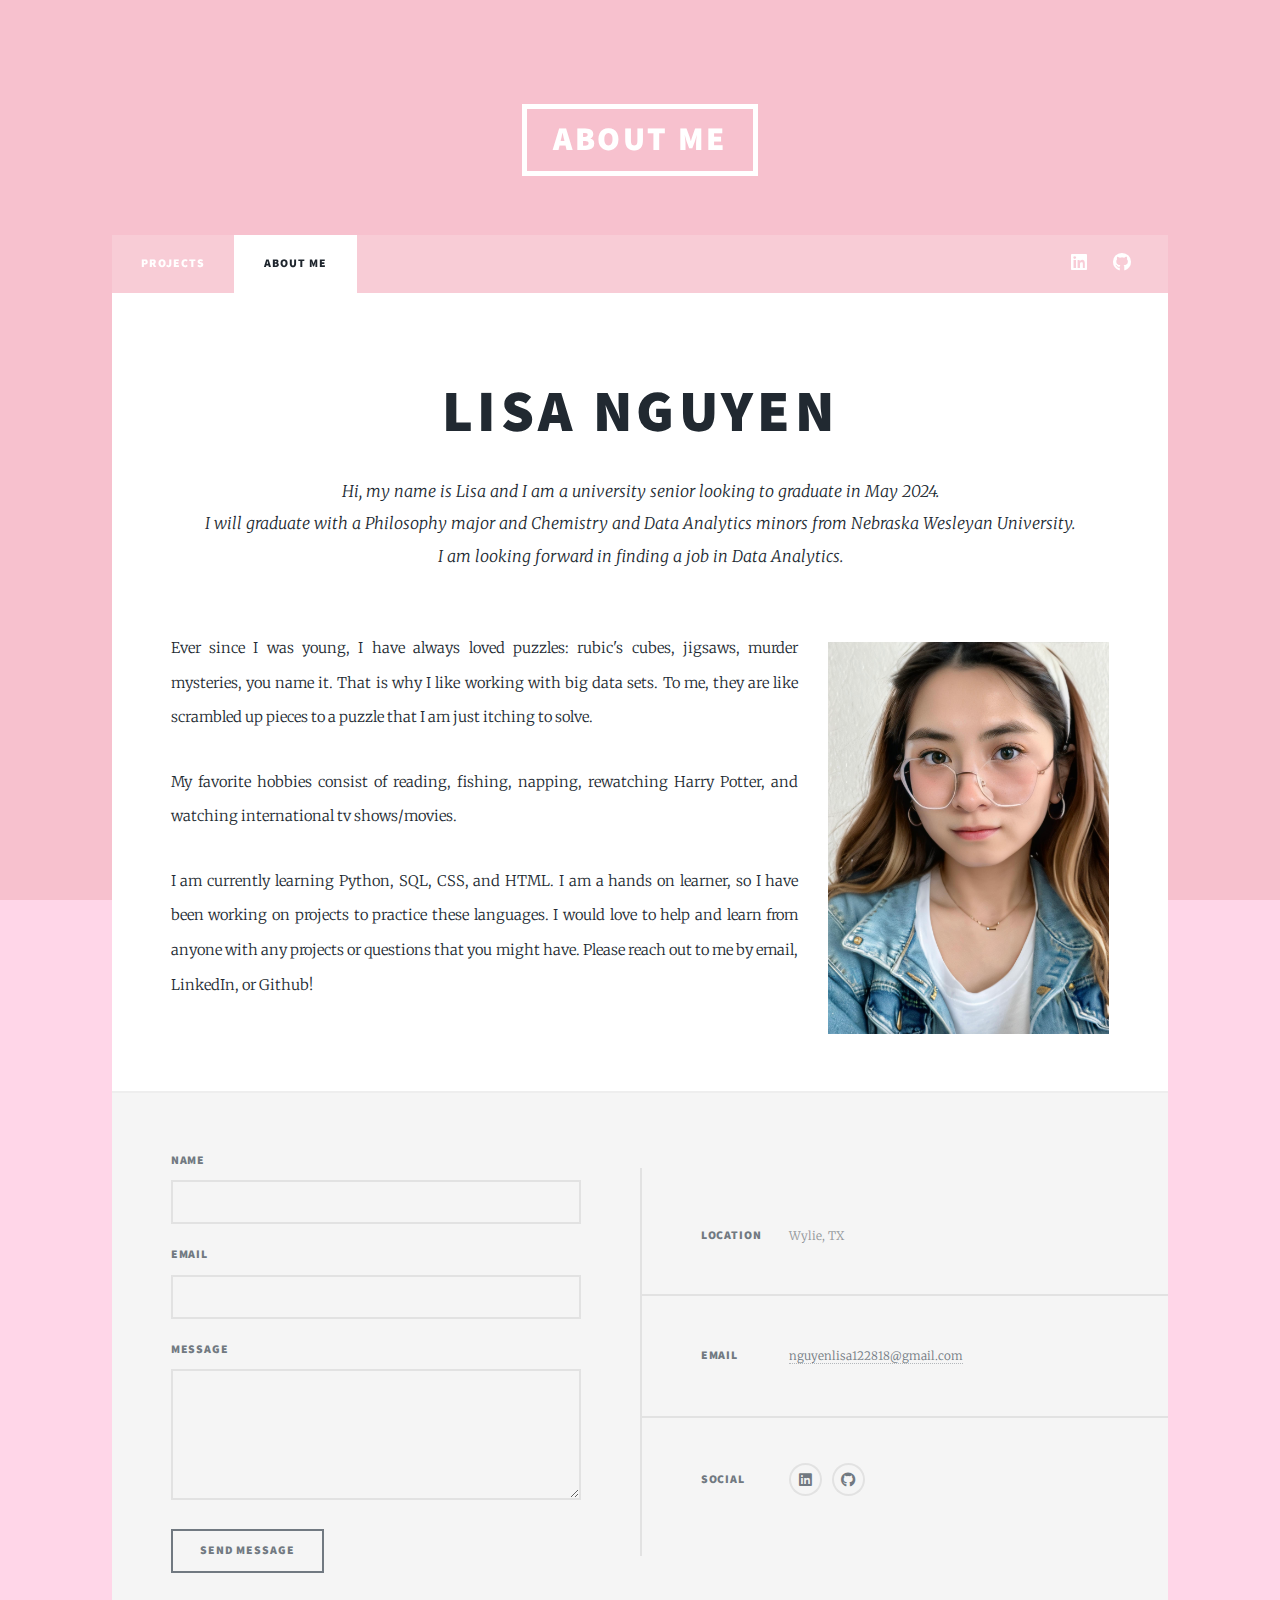
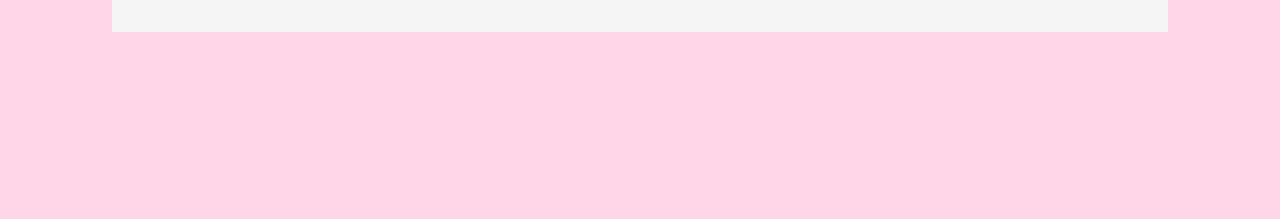
==== generic.html @ b6b87ba0 "Add files via upload" ====
<!DOCTYPE HTML>
<!--
	Massively by HTML5 UP
	html5up.net | @ajlkn
	Free for personal and commercial use under the CCA 3.0 license (html5up.net/license)
-->
<html>
	<head>
		<title>About Me</title>
		<meta charset="utf-8" />
		<meta name="viewport" content="width=device-width, initial-scale=1, user-scalable=no" />
		<link rel="stylesheet" href="assets/css/main.css" />
		<noscript><link rel="stylesheet" href="assets/css/noscript.css" /></noscript>
	</head>
	<body class="is-preload">

		<!-- Wrapper -->
			<div id="wrapper">

				<!-- Header -->
					<header id="header">
						<a href="generic.html" class="logo">About Me</a>
					</header>

				<!-- Nav -->
					<nav id="nav">
						<ul class="links">
							<li><a href="index.html">Projects</a></li>
							<li class="active"><a href="generic.html">About Me</a></li>
						</ul>
						<ul class="icons">
							<li><a href="https://linkedin.com/in/lisa-thanh-nguyen" class="icon brands alt fa-linkedin"><span class="label">LinkedIn</span></a></li>
							<li><a href="https://github.com/nguyenlisa1234" class="icon brands alt fa-github"><span class="label">GitHub</span></a></li>
						</ul>
					</nav>

				<!-- Main -->
					<div id="main">

						<!-- Post -->
							<section class="post">
								<header class="major">
									<h1>Lisa Nguyen<br />
									</h1>
									<p>Hi, my name is Lisa and I am a university senior looking to graduate in May 2024.<br />
									I will graduate with a Philosophy major and Chemistry and Data Analytics minors from Nebraska Wesleyan University. <br />
									I am looking forward in finding a job in Data Analytics.</p>
								</header>
								<img src="images/IMG_E0232.JPG" alt="" class="image right">
								<p>Ever since I was young, I have always loved puzzles: rubic's cubes, jigsaws, murder mysteries, you name it. That is why I like working with big data sets. To me, they are like scrambled up pieces to a puzzle that I am just itching to solve.</p>
								<p>My favorite hobbies consist of reading, fishing, napping, rewatching Harry Potter, and watching international tv shows/movies.</p>
								<p>I am currently learning Python, SQL, CSS, and HTML. I am a hands on learner, so I have been working on projects to practice these languages. I would love to help and learn from anyone with any projects or questions that you might have. Please reach out to me by email, LinkedIn, or Github!</p>
							</section>


				<!-- Footer -->
						<footer id="footer">
							<section>
								<form method="post" action="mailto:nguyenlisa122818@gmail.com">
									<div class="fields">
										<div class="field">
											<label for="name">Name</label>
											<input type="text" name="name" id="name" />
										</div>
										<div class="field">
											<label for="email">Email</label>
											<input type="text" name="email" id="email" />
										</div>
										<div class="field">
											<label for="message">Message</label>
											<textarea name="message" id="message" rows="3"></textarea>
										</div>
									</div>
									<ul class="actions">
										<li><input type="submit" value="Send Message" /></li>
									</ul>
								</form>
							</section>
							<section class="split contact">
								<section class="alt">
									<h3>Location</h3>
									<p>Wylie, TX</p>
								</section>
								<section>
									<h3>Email</h3>
									<p><a href="#">nguyenlisa122818@gmail.com</a></p>
								</section>
								<section>
									<h3>Social</h3>
									<ul class="icons alt">
										<li><a href="https://linkedin.com/in/lisa-thanh-nguyen/" class="icon brands alt fa-linkedin"><span class="label">LinkedIn</span></a></li>
										<li><a href="https://github.com/nguyenlisa1234" class="icon brands alt fa-github"><span class="label">GitHub</span></a></li>
									</ul>
								</section>
							</section>
						</footer>
					</div>

				<!-- Copyright -->
					<div id="copyright">
						<ul><li>&copy; Untitled</li><li>Design: <a href="https://html5up.net">HTML5 UP</a></li></ul>
					</div>

			</div>

		<!-- Scripts -->
			<script src="assets/js/jquery.min.js"></script>
			<script src="assets/js/jquery.scrollex.min.js"></script>
			<script src="assets/js/jquery.scrolly.min.js"></script>
			<script src="assets/js/browser.min.js"></script>
			<script src="assets/js/breakpoints.min.js"></script>
			<script src="assets/js/util.js"></script>
			<script src="assets/js/main.js"></script>

	</body>
</html>
---- assets/css/main.css ----
@import url(fontawesome-all.min.css);
@import url("https://fonts.googleapis.com/css?family=Merriweather:300,700,300italic,700italic|Source+Sans+Pro:900");

/*
	Massively by HTML5 UP
	html5up.net | @ajlkn
	Free for personal and commercial use under the CCA 3.0 license (html5up.net/license)
*/

html, body, div, span, applet, object,
iframe, h1, h2, h3, h4, h5, h6, p, blockquote,
pre, a, abbr, acronym, address, big, cite,
code, del, dfn, em, img, ins, kbd, q, s, samp,
small, strike, strong, sub, sup, tt, var, b,
u, i, center, dl, dt, dd, ol, ul, li, fieldset,
form, label, legend, table, caption, tbody,
tfoot, thead, tr, th, td, article, aside,
canvas, details, embed, figure, figcaption,
footer, header, hgroup, menu, nav, output, ruby,
section, summary, time, mark, audio, video {
	margin: 0;
	padding: 0;
	border: 0;
	font-size: 100%;
	font: inherit;
	vertical-align: baseline;}

article, aside, details, figcaption, figure,
footer, header, hgroup, menu, nav, section {
	display: block;}

body {
	line-height: 1;
}

ol, ul {
	list-style: none;
}

blockquote, q {
	quotes: none;
}

	blockquote:before, blockquote:after, q:before, q:after {
		content: '';
		content: none;
	}

table {
	border-collapse: collapse;
	border-spacing: 0;
}

body {
	-webkit-text-size-adjust: none;
}

mark {
	background-color: transparent;
	color: inherit;
}

input::-moz-focus-inner {
	border: 0;
	padding: 0;
}

input, select, textarea {
	-moz-appearance: none;
	-webkit-appearance: none;
	-ms-appearance: none;
	appearance: none;
}

/* Basic */

	@-ms-viewport {
		width: device-width;
	}

	body {
		-ms-overflow-style: scrollbar;
	}

	@media screen and (max-width: 480px) {

		html, body {
			min-width: 320px;
		}

	}

	html {
		box-sizing: border-box;
	}

	*, *:before, *:after {
		box-sizing: inherit;
	}

	body {
		background-color: #FFD6E8;
		background-image: url("../../images/Plain\ Pink\ Background\ Wallpaper\ Image\ For\ Free\ Download\ -\ Pngtree.jpg");
		background-size: auto,								auto,														175% auto;
		background-position: center,								center,														top center;
		background-repeat: repeat,								no-repeat,													no-repeat;
		background-attachment: fixed,								fixed,														fixed;
	}

		body.is-preload *, body.is-preload *:before, body.is-preload *:after {
			-moz-animation: none !important;
			-webkit-animation: none !important;
			-ms-animation: none !important;
			animation: none !important;
			-moz-transition: none !important;
			-webkit-transition: none !important;
			-ms-transition: none !important;
			transition: none !important;
		}

/* Type */

	html {
		font-size: 16pt;
	}

		@media screen and (max-width: 1680px) {

			html {
				font-size: 12pt;
			}

		}

		@media screen and (max-width: 1280px) {

			html {
				font-size: 11pt;
			}

		}

		@media screen and (max-width: 360px) {

			html {
				font-size: 10pt;
			}

		}

	body {
		color: #212931;
	}

	body, input, select, textarea {
		font-family: "Merriweather", Georgia, serif;
		font-weight: 300;
		font-size: 1rem;
		line-height: 2.375;
	}

	a {
		-moz-transition: color 0.2s ease-in-out, background-color 0.2s ease-in-out, border-color 0.2s ease-in-out, box-shadow 0.2s ease-in-out;
		-webkit-transition: color 0.2s ease-in-out, background-color 0.2s ease-in-out, border-color 0.2s ease-in-out, box-shadow 0.2s ease-in-out;
		-ms-transition: color 0.2s ease-in-out, background-color 0.2s ease-in-out, border-color 0.2s ease-in-out, box-shadow 0.2s ease-in-out;
		transition: color 0.2s ease-in-out, background-color 0.2s ease-in-out, border-color 0.2s ease-in-out, box-shadow 0.2s ease-in-out;
		border-bottom: dotted 1px;
		text-decoration: none;
	}

		a:hover {
			border-bottom-color: transparent;
		}

	strong, b {
		font-weight: 600;
	}

	em, i {
		font-style: italic;
	}

	p {
		text-align: justify;
		margin: 0 0 2rem 0;
	}

	h1, h2, h3, h4, h5, h6 {
		font-family: "Source Sans Pro", Helvetica, sans-serif;
		font-weight: 900;
		line-height: 1.5;
		letter-spacing: 0.075em;
		text-transform: uppercase;
		margin: 0 0 1rem 0;
	}

		h1 a, h2 a, h3 a, h4 a, h5 a, h6 a {
			border-bottom: 0;
			color: inherit;
			text-decoration: none;
		}

	h1 {
		font-size: 4rem;
		line-height: 1.1;
		margin: 0 0 2rem 0;
	}

	h2 {
		font-size: 1.75rem;
		line-height: 1.3;
		margin: 0 0 1.5rem 0;
	}

	h3 {
		font-size: 1.25rem;
		margin: 0 0 1.5rem 0;
	}

	h4 {
		font-size: 1rem;
	}

	h5 {
		font-size: 0.9rem;
	}

	h6 {
		font-size: 0.8rem;
	}

	sub {
		font-size: 0.8rem;
		position: relative;
		top: 0.5rem;
	}

	sup {
		font-size: 0.8rem;
		position: relative;
		top: -0.5rem;
	}

	blockquote {
		border-left: solid 4px;
		font-style: italic;
		margin: 0 0 2rem 0;
		padding: 0.5rem 0 0.5rem 2rem;
	}

	code {
		border: solid 2px;
		font-family: "Courier New", monospace;
		font-size: 0.9rem;
		margin: 0 0.25rem;
		padding: 0.25rem 0.65rem;
	}

	pre {
		-webkit-overflow-scrolling: touch;
		font-family: "Courier New", monospace;
		font-size: 0.9rem;
		margin: 0 0 2rem 0;
	}

		pre code {
			display: block;
			line-height: 1.75;
			padding: 1rem 1.5rem;
			overflow-x: auto;
		}

	hr {
		border: 0;
		border-bottom: solid 2px;
		margin: 3rem 0;
	}

		hr.major {
			margin: 5rem 0;
		}

	.align-left {
		text-align: left;
	}

	.align-center {
		text-align: center;
	}

	.align-right {
		text-align: right;
	}

	input, select, textarea {
		color: #ffffff;
	}

	a {
		color: #ffffff;
		border-bottom-color: rgb(255, 255, 255);
	}

		a:hover {
			border-bottom-color: #E35B89;
			color: #E35B89 !important;
		}

	strong, b {
		color: #ffffff;
	}

	h1, h2, h3, h4, h5, h6 {
		color: #212931;
	}

	blockquote {
		border-left-color: #ffffff;
	}

	code {
		background: #ffffff;
		border-color: #ffffff;
	}

	hr {
		border-bottom-color: #ffffff;
	}

/* Row */

	.row {
		display: flex;
		flex-wrap: wrap;
		box-sizing: border-box;
		align-items: stretch;
	}

		.row > * {
			box-sizing: border-box;
		}

		.row.gtr-uniform > * > :last-child {
			margin-bottom: 0;
		}

		.row.aln-left {
			justify-content: flex-start;
		}

		.row.aln-center {
			justify-content: center;
		}

		.row.aln-right {
			justify-content: flex-end;
		}

		.row.aln-top {
			align-items: flex-start;
		}

		.row.aln-middle {
			align-items: center;
		}

		.row.aln-bottom {
			align-items: flex-end;
		}

		.row > .imp {
			order: -1;
		}

		.row > .col-1 {
			width: 8.33333%;
		}

		.row > .off-1 {
			margin-left: 8.33333%;
		}

		.row > .col-2 {
			width: 16.66667%;
		}

		.row > .off-2 {
			margin-left: 16.66667%;
		}

		.row > .col-3 {
			width: 25%;
		}

		.row > .off-3 {
			margin-left: 25%;
		}

		.row > .col-4 {
			width: 33.33333%;
		}

		.row > .off-4 {
			margin-left: 33.33333%;
		}

		.row > .col-5 {
			width: 41.66667%;
		}

		.row > .off-5 {
			margin-left: 41.66667%;
		}

		.row > .col-6 {
			width: 50%;
		}

		.row > .off-6 {
			margin-left: 50%;
		}

		.row > .col-7 {
			width: 58.33333%;
		}

		.row > .off-7 {
			margin-left: 58.33333%;
		}

		.row > .col-8 {
			width: 66.66667%;
		}

		.row > .off-8 {
			margin-left: 66.66667%;
		}

		.row > .col-9 {
			width: 75%;
		}

		.row > .off-9 {
			margin-left: 75%;
		}

		.row > .col-10 {
			width: 83.33333%;
		}

		.row > .off-10 {
			margin-left: 83.33333%;
		}

		.row > .col-11 {
			width: 91.66667%;
		}

		.row > .off-11 {
			margin-left: 91.66667%;
		}

		.row > .col-12 {
			width: 100%;
		}

		.row > .off-12 {
			margin-left: 100%;
		}

		.row.gtr-0 {
			margin-top: 0;
			margin-left: 0rem;
		}

			.row.gtr-0 > * {
				padding: 0 0 0 0rem;
			}

			.row.gtr-0.gtr-uniform {
				margin-top: 0rem;
			}

				.row.gtr-0.gtr-uniform > * {
					padding-top: 0rem;
				}

		.row.gtr-25 {
			margin-top: 0;
			margin-left: -0.375rem;
		}

			.row.gtr-25 > * {
				padding: 0 0 0 0.375rem;
			}

			.row.gtr-25.gtr-uniform {
				margin-top: -0.375rem;
			}

				.row.gtr-25.gtr-uniform > * {
					padding-top: 0.375rem;
				}

		.row.gtr-50 {
			margin-top: 0;
			margin-left: -0.75rem;
		}

			.row.gtr-50 > * {
				padding: 0 0 0 0.75rem;
			}

			.row.gtr-50.gtr-uniform {
				margin-top: -0.75rem;
			}

				.row.gtr-50.gtr-uniform > * {
					padding-top: 0.75rem;
				}

		.row {
			margin-top: 0;
			margin-left: -1.5rem;
		}

			.row > * {
				padding: 0 0 0 1.5rem;
			}

			.row.gtr-uniform {
				margin-top: -1.5rem;
			}

				.row.gtr-uniform > * {
					padding-top: 1.5rem;
				}

		.row.gtr-150 {
			margin-top: 0;
			margin-left: -2.25rem;
		}

			.row.gtr-150 > * {
				padding: 0 0 0 2.25rem;
			}

			.row.gtr-150.gtr-uniform {
				margin-top: -2.25rem;
			}

				.row.gtr-150.gtr-uniform > * {
					padding-top: 2.25rem;
				}

		.row.gtr-200 {
			margin-top: 0;
			margin-left: -3rem;
		}

			.row.gtr-200 > * {
				padding: 0 0 0 3rem;
			}

			.row.gtr-200.gtr-uniform {
				margin-top: -3rem;
			}

				.row.gtr-200.gtr-uniform > * {
					padding-top: 3rem;
				}

		@media screen and (max-width: 1680px) {

			.row {
				display: flex;
				flex-wrap: wrap;
				box-sizing: border-box;
				align-items: stretch;
			}

				.row > * {
					box-sizing: border-box;
				}

				.row.gtr-uniform > * > :last-child {
					margin-bottom: 0;
				}

				.row.aln-left {
					justify-content: flex-start;
				}

				.row.aln-center {
					justify-content: center;
				}

				.row.aln-right {
					justify-content: flex-end;
				}

				.row.aln-top {
					align-items: flex-start;
				}

				.row.aln-middle {
					align-items: center;
				}

				.row.aln-bottom {
					align-items: flex-end;
				}

				.row > .imp-xlarge {
					order: -1;
				}

				.row > .col-1-xlarge {
					width: 8.33333%;
				}

				.row > .off-1-xlarge {
					margin-left: 8.33333%;
				}

				.row > .col-2-xlarge {
					width: 16.66667%;
				}

				.row > .off-2-xlarge {
					margin-left: 16.66667%;
				}

				.row > .col-3-xlarge {
					width: 25%;
				}

				.row > .off-3-xlarge {
					margin-left: 25%;
				}

				.row > .col-4-xlarge {
					width: 33.33333%;
				}

				.row > .off-4-xlarge {
					margin-left: 33.33333%;
				}

				.row > .col-5-xlarge {
					width: 41.66667%;
				}

				.row > .off-5-xlarge {
					margin-left: 41.66667%;
				}

				.row > .col-6-xlarge {
					width: 50%;
				}

				.row > .off-6-xlarge {
					margin-left: 50%;
				}

				.row > .col-7-xlarge {
					width: 58.33333%;
				}

				.row > .off-7-xlarge {
					margin-left: 58.33333%;
				}

				.row > .col-8-xlarge {
					width: 66.66667%;
				}

				.row > .off-8-xlarge {
					margin-left: 66.66667%;
				}

				.row > .col-9-xlarge {
					width: 75%;
				}

				.row > .off-9-xlarge {
					margin-left: 75%;
				}

				.row > .col-10-xlarge {
					width: 83.33333%;
				}

				.row > .off-10-xlarge {
					margin-left: 83.33333%;
				}

				.row > .col-11-xlarge {
					width: 91.66667%;
				}

				.row > .off-11-xlarge {
					margin-left: 91.66667%;
				}

				.row > .col-12-xlarge {
					width: 100%;
				}

				.row > .off-12-xlarge {
					margin-left: 100%;
				}

				.row.gtr-0 {
					margin-top: 0;
					margin-left: 0rem;
				}

					.row.gtr-0 > * {
						padding: 0 0 0 0rem;
					}

					.row.gtr-0.gtr-uniform {
						margin-top: 0rem;
					}

						.row.gtr-0.gtr-uniform > * {
							padding-top: 0rem;
						}

				.row.gtr-25 {
					margin-top: 0;
					margin-left: -0.375rem;
				}

					.row.gtr-25 > * {
						padding: 0 0 0 0.375rem;
					}

					.row.gtr-25.gtr-uniform {
						margin-top: -0.375rem;
					}

						.row.gtr-25.gtr-uniform > * {
							padding-top: 0.375rem;
						}

				.row.gtr-50 {
					margin-top: 0;
					margin-left: -0.75rem;
				}

					.row.gtr-50 > * {
						padding: 0 0 0 0.75rem;
					}

					.row.gtr-50.gtr-uniform {
						margin-top: -0.75rem;
					}

						.row.gtr-50.gtr-uniform > * {
							padding-top: 0.75rem;
						}

				.row {
					margin-top: 0;
					margin-left: -1.5rem;
				}

					.row > * {
						padding: 0 0 0 1.5rem;
					}

					.row.gtr-uniform {
						margin-top: -1.5rem;
					}

						.row.gtr-uniform > * {
							padding-top: 1.5rem;
						}

				.row.gtr-150 {
					margin-top: 0;
					margin-left: -2.25rem;
				}

					.row.gtr-150 > * {
						padding: 0 0 0 2.25rem;
					}

					.row.gtr-150.gtr-uniform {
						margin-top: -2.25rem;
					}

						.row.gtr-150.gtr-uniform > * {
							padding-top: 2.25rem;
						}

				.row.gtr-200 {
					margin-top: 0;
					margin-left: -3rem;
				}

					.row.gtr-200 > * {
						padding: 0 0 0 3rem;
					}

					.row.gtr-200.gtr-uniform {
						margin-top: -3rem;
					}

						.row.gtr-200.gtr-uniform > * {
							padding-top: 3rem;
						}

		}

		@media screen and (max-width: 1280px) {

			.row {
				display: flex;
				flex-wrap: wrap;
				box-sizing: border-box;
				align-items: stretch;
			}

				.row > * {
					box-sizing: border-box;
				}

				.row.gtr-uniform > * > :last-child {
					margin-bottom: 0;
				}

				.row.aln-left {
					justify-content: flex-start;
				}

				.row.aln-center {
					justify-content: center;
				}

				.row.aln-right {
					justify-content: flex-end;
				}

				.row.aln-top {
					align-items: flex-start;
				}

				.row.aln-middle {
					align-items: center;
				}

				.row.aln-bottom {
					align-items: flex-end;
				}

				.row > .imp-large {
					order: -1;
				}

				.row > .col-1-large {
					width: 8.33333%;
				}

				.row > .off-1-large {
					margin-left: 8.33333%;
				}

				.row > .col-2-large {
					width: 16.66667%;
				}

				.row > .off-2-large {
					margin-left: 16.66667%;
				}

				.row > .col-3-large {
					width: 25%;
				}

				.row > .off-3-large {
					margin-left: 25%;
				}

				.row > .col-4-large {
					width: 33.33333%;
				}

				.row > .off-4-large {
					margin-left: 33.33333%;
				}

				.row > .col-5-large {
					width: 41.66667%;
				}

				.row > .off-5-large {
					margin-left: 41.66667%;
				}

				.row > .col-6-large {
					width: 50%;
				}

				.row > .off-6-large {
					margin-left: 50%;
				}

				.row > .col-7-large {
					width: 58.33333%;
				}

				.row > .off-7-large {
					margin-left: 58.33333%;
				}

				.row > .col-8-large {
					width: 66.66667%;
				}

				.row > .off-8-large {
					margin-left: 66.66667%;
				}

				.row > .col-9-large {
					width: 75%;
				}

				.row > .off-9-large {
					margin-left: 75%;
				}

				.row > .col-10-large {
					width: 83.33333%;
				}

				.row > .off-10-large {
					margin-left: 83.33333%;
				}

				.row > .col-11-large {
					width: 91.66667%;
				}

				.row > .off-11-large {
					margin-left: 91.66667%;
				}

				.row > .col-12-large {
					width: 100%;
				}

				.row > .off-12-large {
					margin-left: 100%;
				}

				.row.gtr-0 {
					margin-top: 0;
					margin-left: 0rem;
				}

					.row.gtr-0 > * {
						padding: 0 0 0 0rem;
					}

					.row.gtr-0.gtr-uniform {
						margin-top: 0rem;
					}

						.row.gtr-0.gtr-uniform > * {
							padding-top: 0rem;
						}

				.row.gtr-25 {
					margin-top: 0;
					margin-left: -0.375rem;
				}

					.row.gtr-25 > * {
						padding: 0 0 0 0.375rem;
					}

					.row.gtr-25.gtr-uniform {
						margin-top: -0.375rem;
					}

						.row.gtr-25.gtr-uniform > * {
							padding-top: 0.375rem;
						}

				.row.gtr-50 {
					margin-top: 0;
					margin-left: -0.75rem;
				}

					.row.gtr-50 > * {
						padding: 0 0 0 0.75rem;
					}

					.row.gtr-50.gtr-uniform {
						margin-top: -0.75rem;
					}

						.row.gtr-50.gtr-uniform > * {
							padding-top: 0.75rem;
						}

				.row {
					margin-top: 0;
					margin-left: -1.5rem;
				}

					.row > * {
						padding: 0 0 0 1.5rem;
					}

					.row.gtr-uniform {
						margin-top: -1.5rem;
					}

						.row.gtr-uniform > * {
							padding-top: 1.5rem;
						}

				.row.gtr-150 {
					margin-top: 0;
					margin-left: -2.25rem;
				}

					.row.gtr-150 > * {
						padding: 0 0 0 2.25rem;
					}

					.row.gtr-150.gtr-uniform {
						margin-top: -2.25rem;
					}

						.row.gtr-150.gtr-uniform > * {
							padding-top: 2.25rem;
						}

				.row.gtr-200 {
					margin-top: 0;
					margin-left: -3rem;
				}

					.row.gtr-200 > * {
						padding: 0 0 0 3rem;
					}

					.row.gtr-200.gtr-uniform {
						margin-top: -3rem;
					}

						.row.gtr-200.gtr-uniform > * {
							padding-top: 3rem;
						}

		}

		@media screen and (max-width: 980px) {

			.row {
				display: flex;
				flex-wrap: wrap;
				box-sizing: border-box;
				align-items: stretch;
			}

				.row > * {
					box-sizing: border-box;
				}

				.row.gtr-uniform > * > :last-child {
					margin-bottom: 0;
				}

				.row.aln-left {
					justify-content: flex-start;
				}

				.row.aln-center {
					justify-content: center;
				}

				.row.aln-right {
					justify-content: flex-end;
				}

				.row.aln-top {
					align-items: flex-start;
				}

				.row.aln-middle {
					align-items: center;
				}

				.row.aln-bottom {
					align-items: flex-end;
				}

				.row > .imp-medium {
					order: -1;
				}

				.row > .col-1-medium {
					width: 8.33333%;
				}

				.row > .off-1-medium {
					margin-left: 8.33333%;
				}

				.row > .col-2-medium {
					width: 16.66667%;
				}

				.row > .off-2-medium {
					margin-left: 16.66667%;
				}

				.row > .col-3-medium {
					width: 25%;
				}

				.row > .off-3-medium {
					margin-left: 25%;
				}

				.row > .col-4-medium {
					width: 33.33333%;
				}

				.row > .off-4-medium {
					margin-left: 33.33333%;
				}

				.row > .col-5-medium {
					width: 41.66667%;
				}

				.row > .off-5-medium {
					margin-left: 41.66667%;
				}

				.row > .col-6-medium {
					width: 50%;
				}

				.row > .off-6-medium {
					margin-left: 50%;
				}

				.row > .col-7-medium {
					width: 58.33333%;
				}

				.row > .off-7-medium {
					margin-left: 58.33333%;
				}

				.row > .col-8-medium {
					width: 66.66667%;
				}

				.row > .off-8-medium {
					margin-left: 66.66667%;
				}

				.row > .col-9-medium {
					width: 75%;
				}

				.row > .off-9-medium {
					margin-left: 75%;
				}

				.row > .col-10-medium {
					width: 83.33333%;
				}

				.row > .off-10-medium {
					margin-left: 83.33333%;
				}

				.row > .col-11-medium {
					width: 91.66667%;
				}

				.row > .off-11-medium {
					margin-left: 91.66667%;
				}

				.row > .col-12-medium {
					width: 100%;
				}

				.row > .off-12-medium {
					margin-left: 100%;
				}

				.row.gtr-0 {
					margin-top: 0;
					margin-left: 0rem;
				}

					.row.gtr-0 > * {
						padding: 0 0 0 0rem;
					}

					.row.gtr-0.gtr-uniform {
						margin-top: 0rem;
					}

						.row.gtr-0.gtr-uniform > * {
							padding-top: 0rem;
						}

				.row.gtr-25 {
					margin-top: 0;
					margin-left: -0.375rem;
				}

					.row.gtr-25 > * {
						padding: 0 0 0 0.375rem;
					}

					.row.gtr-25.gtr-uniform {
						margin-top: -0.375rem;
					}

						.row.gtr-25.gtr-uniform > * {
							padding-top: 0.375rem;
						}

				.row.gtr-50 {
					margin-top: 0;
					margin-left: -0.75rem;
				}

					.row.gtr-50 > * {
						padding: 0 0 0 0.75rem;
					}

					.row.gtr-50.gtr-uniform {
						margin-top: -0.75rem;
					}

						.row.gtr-50.gtr-uniform > * {
							padding-top: 0.75rem;
						}

				.row {
					margin-top: 0;
					margin-left: -1.5rem;
				}

					.row > * {
						padding: 0 0 0 1.5rem;
					}

					.row.gtr-uniform {
						margin-top: -1.5rem;
					}

						.row.gtr-uniform > * {
							padding-top: 1.5rem;
						}

				.row.gtr-150 {
					margin-top: 0;
					margin-left: -2.25rem;
				}

					.row.gtr-150 > * {
						padding: 0 0 0 2.25rem;
					}

					.row.gtr-150.gtr-uniform {
						margin-top: -2.25rem;
					}

						.row.gtr-150.gtr-uniform > * {
							padding-top: 2.25rem;
						}

				.row.gtr-200 {
					margin-top: 0;
					margin-left: -3rem;
				}

					.row.gtr-200 > * {
						padding: 0 0 0 3rem;
					}

					.row.gtr-200.gtr-uniform {
						margin-top: -3rem;
					}

						.row.gtr-200.gtr-uniform > * {
							padding-top: 3rem;
						}

		}

		@media screen and (max-width: 736px) {

			.row {
				display: flex;
				flex-wrap: wrap;
				box-sizing: border-box;
				align-items: stretch;
			}

				.row > * {
					box-sizing: border-box;
				}

				.row.gtr-uniform > * > :last-child {
					margin-bottom: 0;
				}

				.row.aln-left {
					justify-content: flex-start;
				}

				.row.aln-center {
					justify-content: center;
				}

				.row.aln-right {
					justify-content: flex-end;
				}

				.row.aln-top {
					align-items: flex-start;
				}

				.row.aln-middle {
					align-items: center;
				}

				.row.aln-bottom {
					align-items: flex-end;
				}

				.row > .imp-small {
					order: -1;
				}

				.row > .col-1-small {
					width: 8.33333%;
				}

				.row > .off-1-small {
					margin-left: 8.33333%;
				}

				.row > .col-2-small {
					width: 16.66667%;
				}

				.row > .off-2-small {
					margin-left: 16.66667%;
				}

				.row > .col-3-small {
					width: 25%;
				}

				.row > .off-3-small {
					margin-left: 25%;
				}

				.row > .col-4-small {
					width: 33.33333%;
				}

				.row > .off-4-small {
					margin-left: 33.33333%;
				}

				.row > .col-5-small {
					width: 41.66667%;
				}

				.row > .off-5-small {
					margin-left: 41.66667%;
				}

				.row > .col-6-small {
					width: 50%;
				}

				.row > .off-6-small {
					margin-left: 50%;
				}

				.row > .col-7-small {
					width: 58.33333%;
				}

				.row > .off-7-small {
					margin-left: 58.33333%;
				}

				.row > .col-8-small {
					width: 66.66667%;
				}

				.row > .off-8-small {
					margin-left: 66.66667%;
				}

				.row > .col-9-small {
					width: 75%;
				}

				.row > .off-9-small {
					margin-left: 75%;
				}

				.row > .col-10-small {
					width: 83.33333%;
				}

				.row > .off-10-small {
					margin-left: 83.33333%;
				}

				.row > .col-11-small {
					width: 91.66667%;
				}

				.row > .off-11-small {
					margin-left: 91.66667%;
				}

				.row > .col-12-small {
					width: 100%;
				}

				.row > .off-12-small {
					margin-left: 100%;
				}

				.row.gtr-0 {
					margin-top: 0;
					margin-left: 0rem;
				}

					.row.gtr-0 > * {
						padding: 0 0 0 0rem;
					}

					.row.gtr-0.gtr-uniform {
						margin-top: 0rem;
					}

						.row.gtr-0.gtr-uniform > * {
							padding-top: 0rem;
						}

				.row.gtr-25 {
					margin-top: 0;
					margin-left: -0.375rem;
				}

					.row.gtr-25 > * {
						padding: 0 0 0 0.375rem;
					}

					.row.gtr-25.gtr-uniform {
						margin-top: -0.375rem;
					}

						.row.gtr-25.gtr-uniform > * {
							padding-top: 0.375rem;
						}

				.row.gtr-50 {
					margin-top: 0;
					margin-left: -0.75rem;
				}

					.row.gtr-50 > * {
						padding: 0 0 0 0.75rem;
					}

					.row.gtr-50.gtr-uniform {
						margin-top: -0.75rem;
					}

						.row.gtr-50.gtr-uniform > * {
							padding-top: 0.75rem;
						}

				.row {
					margin-top: 0;
					margin-left: -1.5rem;
				}

					.row > * {
						padding: 0 0 0 1.5rem;
					}

					.row.gtr-uniform {
						margin-top: -1.5rem;
					}

						.row.gtr-uniform > * {
							padding-top: 1.5rem;
						}

				.row.gtr-150 {
					margin-top: 0;
					margin-left: -2.25rem;
				}

					.row.gtr-150 > * {
						padding: 0 0 0 2.25rem;
					}

					.row.gtr-150.gtr-uniform {
						margin-top: -2.25rem;
					}

						.row.gtr-150.gtr-uniform > * {
							padding-top: 2.25rem;
						}

				.row.gtr-200 {
					margin-top: 0;
					margin-left: -3rem;
				}

					.row.gtr-200 > * {
						padding: 0 0 0 3rem;
					}

					.row.gtr-200.gtr-uniform {
						margin-top: -3rem;
					}

						.row.gtr-200.gtr-uniform > * {
							padding-top: 3rem;
						}

		}

		@media screen and (max-width: 480px) {

			.row {
				display: flex;
				flex-wrap: wrap;
				box-sizing: border-box;
				align-items: stretch;
			}

				.row > * {
					box-sizing: border-box;
				}

				.row.gtr-uniform > * > :last-child {
					margin-bottom: 0;
				}

				.row.aln-left {
					justify-content: flex-start;
				}

				.row.aln-center {
					justify-content: center;
				}

				.row.aln-right {
					justify-content: flex-end;
				}

				.row.aln-top {
					align-items: flex-start;
				}

				.row.aln-middle {
					align-items: center;
				}

				.row.aln-bottom {
					align-items: flex-end;
				}

				.row > .imp-xsmall {
					order: -1;
				}

				.row > .col-1-xsmall {
					width: 8.33333%;
				}

				.row > .off-1-xsmall {
					margin-left: 8.33333%;
				}

				.row > .col-2-xsmall {
					width: 16.66667%;
				}

				.row > .off-2-xsmall {
					margin-left: 16.66667%;
				}

				.row > .col-3-xsmall {
					width: 25%;
				}

				.row > .off-3-xsmall {
					margin-left: 25%;
				}

				.row > .col-4-xsmall {
					width: 33.33333%;
				}

				.row > .off-4-xsmall {
					margin-left: 33.33333%;
				}

				.row > .col-5-xsmall {
					width: 41.66667%;
				}

				.row > .off-5-xsmall {
					margin-left: 41.66667%;
				}

				.row > .col-6-xsmall {
					width: 50%;
				}

				.row > .off-6-xsmall {
					margin-left: 50%;
				}

				.row > .col-7-xsmall {
					width: 58.33333%;
				}

				.row > .off-7-xsmall {
					margin-left: 58.33333%;
				}

				.row > .col-8-xsmall {
					width: 66.66667%;
				}

				.row > .off-8-xsmall {
					margin-left: 66.66667%;
				}

				.row > .col-9-xsmall {
					width: 75%;
				}

				.row > .off-9-xsmall {
					margin-left: 75%;
				}

				.row > .col-10-xsmall {
					width: 83.33333%;
				}

				.row > .off-10-xsmall {
					margin-left: 83.33333%;
				}

				.row > .col-11-xsmall {
					width: 91.66667%;
				}

				.row > .off-11-xsmall {
					margin-left: 91.66667%;
				}

				.row > .col-12-xsmall {
					width: 100%;
				}

				.row > .off-12-xsmall {
					margin-left: 100%;
				}

				.row.gtr-0 {
					margin-top: 0;
					margin-left: 0rem;
				}

					.row.gtr-0 > * {
						padding: 0 0 0 0rem;
					}

					.row.gtr-0.gtr-uniform {
						margin-top: 0rem;
					}

						.row.gtr-0.gtr-uniform > * {
							padding-top: 0rem;
						}

				.row.gtr-25 {
					margin-top: 0;
					margin-left: -0.375rem;
				}

					.row.gtr-25 > * {
						padding: 0 0 0 0.375rem;
					}

					.row.gtr-25.gtr-uniform {
						margin-top: -0.375rem;
					}

						.row.gtr-25.gtr-uniform > * {
							padding-top: 0.375rem;
						}

				.row.gtr-50 {
					margin-top: 0;
					margin-left: -0.75rem;
				}

					.row.gtr-50 > * {
						padding: 0 0 0 0.75rem;
					}

					.row.gtr-50.gtr-uniform {
						margin-top: -0.75rem;
					}

						.row.gtr-50.gtr-uniform > * {
							padding-top: 0.75rem;
						}

				.row {
					margin-top: 0;
					margin-left: -1.5rem;
				}

					.row > * {
						padding: 0 0 0 1.5rem;
					}

					.row.gtr-uniform {
						margin-top: -1.5rem;
					}

						.row.gtr-uniform > * {
							padding-top: 1.5rem;
						}

				.row.gtr-150 {
					margin-top: 0;
					margin-left: -2.25rem;
				}

					.row.gtr-150 > * {
						padding: 0 0 0 2.25rem;
					}

					.row.gtr-150.gtr-uniform {
						margin-top: -2.25rem;
					}

						.row.gtr-150.gtr-uniform > * {
							padding-top: 2.25rem;
						}

				.row.gtr-200 {
					margin-top: 0;
					margin-left: -3rem;
				}

					.row.gtr-200 > * {
						padding: 0 0 0 3rem;
					}

					.row.gtr-200.gtr-uniform {
						margin-top: -3rem;
					}

						.row.gtr-200.gtr-uniform > * {
							padding-top: 3rem;
						}

		}

		@media screen and (max-width: 360px) {

			.row {
				display: flex;
				flex-wrap: wrap;
				box-sizing: border-box;
				align-items: stretch;
			}

				.row > * {
					box-sizing: border-box;
				}

				.row.gtr-uniform > * > :last-child {
					margin-bottom: 0;
				}

				.row.aln-left {
					justify-content: flex-start;
				}

				.row.aln-center {
					justify-content: center;
				}

				.row.aln-right {
					justify-content: flex-end;
				}

				.row.aln-top {
					align-items: flex-start;
				}

				.row.aln-middle {
					align-items: center;
				}

				.row.aln-bottom {
					align-items: flex-end;
				}

				.row > .imp-xxsmall {
					order: -1;
				}

				.row > .col-1-xxsmall {
					width: 8.33333%;
				}

				.row > .off-1-xxsmall {
					margin-left: 8.33333%;
				}

				.row > .col-2-xxsmall {
					width: 16.66667%;
				}

				.row > .off-2-xxsmall {
					margin-left: 16.66667%;
				}

				.row > .col-3-xxsmall {
					width: 25%;
				}

				.row > .off-3-xxsmall {
					margin-left: 25%;
				}

				.row > .col-4-xxsmall {
					width: 33.33333%;
				}

				.row > .off-4-xxsmall {
					margin-left: 33.33333%;
				}

				.row > .col-5-xxsmall {
					width: 41.66667%;
				}

				.row > .off-5-xxsmall {
					margin-left: 41.66667%;
				}

				.row > .col-6-xxsmall {
					width: 50%;
				}

				.row > .off-6-xxsmall {
					margin-left: 50%;
				}

				.row > .col-7-xxsmall {
					width: 58.33333%;
				}

				.row > .off-7-xxsmall {
					margin-left: 58.33333%;
				}

				.row > .col-8-xxsmall {
					width: 66.66667%;
				}

				.row > .off-8-xxsmall {
					margin-left: 66.66667%;
				}

				.row > .col-9-xxsmall {
					width: 75%;
				}

				.row > .off-9-xxsmall {
					margin-left: 75%;
				}

				.row > .col-10-xxsmall {
					width: 83.33333%;
				}

				.row > .off-10-xxsmall {
					margin-left: 83.33333%;
				}

				.row > .col-11-xxsmall {
					width: 91.66667%;
				}

				.row > .off-11-xxsmall {
					margin-left: 91.66667%;
				}

				.row > .col-12-xxsmall {
					width: 100%;
				}

				.row > .off-12-xxsmall {
					margin-left: 100%;
				}

				.row.gtr-0 {
					margin-top: 0;
					margin-left: 0rem;
				}

					.row.gtr-0 > * {
						padding: 0 0 0 0rem;
					}

					.row.gtr-0.gtr-uniform {
						margin-top: 0rem;
					}

						.row.gtr-0.gtr-uniform > * {
							padding-top: 0rem;
						}

				.row.gtr-25 {
					margin-top: 0;
					margin-left: -0.375rem;
				}

					.row.gtr-25 > * {
						padding: 0 0 0 0.375rem;
					}

					.row.gtr-25.gtr-uniform {
						margin-top: -0.375rem;
					}

						.row.gtr-25.gtr-uniform > * {
							padding-top: 0.375rem;
						}

				.row.gtr-50 {
					margin-top: 0;
					margin-left: -0.75rem;
				}

					.row.gtr-50 > * {
						padding: 0 0 0 0.75rem;
					}

					.row.gtr-50.gtr-uniform {
						margin-top: -0.75rem;
					}

						.row.gtr-50.gtr-uniform > * {
							padding-top: 0.75rem;
						}

				.row {
					margin-top: 0;
					margin-left: -1.5rem;
				}

					.row > * {
						padding: 0 0 0 1.5rem;
					}

					.row.gtr-uniform {
						margin-top: -1.5rem;
					}

						.row.gtr-uniform > * {
							padding-top: 1.5rem;
						}

				.row.gtr-150 {
					margin-top: 0;
					margin-left: -2.25rem;
				}

					.row.gtr-150 > * {
						padding: 0 0 0 2.25rem;
					}

					.row.gtr-150.gtr-uniform {
						margin-top: -2.25rem;
					}

						.row.gtr-150.gtr-uniform > * {
							padding-top: 2.25rem;
						}

				.row.gtr-200 {
					margin-top: 0;
					margin-left: -3rem;
				}

					.row.gtr-200 > * {
						padding: 0 0 0 3rem;
					}

					.row.gtr-200.gtr-uniform {
						margin-top: -3rem;
					}

						.row.gtr-200.gtr-uniform > * {
							padding-top: 3rem;
						}

		}

/* Box */

	.box {
		border: solid 2px;
		margin-bottom: 2rem;
		padding: 1.5rem;
	}

		.box > :last-child,
		.box > :last-child > :last-child,
		.box > :last-child > :last-child > :last-child {
			margin-bottom: 0;
		}

		.box.alt {
			border: 0;
			border-radius: 0;
			padding: 0;
		}

	.box {
		border-color: #ffffff;
	}

/* Button */

	input[type="submit"],
	input[type="reset"],
	input[type="button"],
	button,
	.button {
		-moz-appearance: none;
		-webkit-appearance: none;
		-ms-appearance: none;
		appearance: none;
		-moz-transition: background-color 0.2s ease-in-out, box-shadow 0.2s ease-in-out, color 0.2s ease-in-out;
		-webkit-transition: background-color 0.2s ease-in-out, box-shadow 0.2s ease-in-out, color 0.2s ease-in-out;
		-ms-transition: background-color 0.2s ease-in-out, box-shadow 0.2s ease-in-out, color 0.2s ease-in-out;
		transition: background-color 0.2s ease-in-out, box-shadow 0.2s ease-in-out, color 0.2s ease-in-out;
		border: 0;
		border-radius: 0;
		cursor: pointer;
		display: inline-block;
		font-family: "Source Sans Pro", Helvetica, sans-serif;
		font-size: 0.8rem;
		font-weight: 900;
		letter-spacing: 0.075em;
		height: 3rem;
		line-height: 3rem;
		padding: 0 2rem;
		text-align: center;
		text-decoration: none;
		text-transform: uppercase;
		white-space: nowrap;
	}

		input[type="submit"].icon:before,
		input[type="reset"].icon:before,
		input[type="button"].icon:before,
		button.icon:before,
		.button.icon:before {
			margin-right: 0.5rem;
		}

		input[type="submit"].icon.solo,
		input[type="reset"].icon.solo,
		input[type="button"].icon.solo,
		button.icon.solo,
		.button.icon.solo {
			position: relative;
			width: 4rem;
			height: 4rem;
			line-height: 4rem;
			border-radius: 4rem;
			text-indent: 4rem;
			overflow: hidden;
			padding: 0;
			white-space: nowrap;
		}

			input[type="submit"].icon.solo:before,
			input[type="reset"].icon.solo:before,
			input[type="button"].icon.solo:before,
			button.icon.solo:before,
			.button.icon.solo:before {
				position: absolute;
				display: block;
				top: 0;
				left: 0;
				width: inherit;
				height: inherit;
				line-height: inherit;
				font-size: 1.25rem;
				margin-right: 0;
				text-align: center;
				text-indent: 0;
			}

		input[type="submit"].fit,
		input[type="reset"].fit,
		input[type="button"].fit,
		button.fit,
		.button.fit {
			width: 100%;
		}

		input[type="submit"].small,
		input[type="reset"].small,
		input[type="button"].small,
		button.small,
		.button.small {
			font-size: 0.7rem;
			height: 2.5rem;
			line-height: 2.5rem;
			padding: 0 1.5rem;
		}

		input[type="submit"].large,
		input[type="reset"].large,
		input[type="button"].large,
		button.large,
		.button.large {
			font-size: 0.9rem;
			height: 3.5rem;
			line-height: 3.5rem;
			padding: 0 2.75rem;
		}

		@media screen and (max-width: 980px) {

			input[type="submit"],
			input[type="reset"],
			input[type="button"],
			button,
			.button {
				font-size: 0.9rem;
				height: 3.25rem;
				line-height: 3.25rem;
			}

				input[type="submit"].large,
				input[type="reset"].large,
				input[type="button"].large,
				button.large,
				.button.large {
					font-size: 1rem;
					height: 3.75rem;
					line-height: 3.75rem;
				}

		}

		input[type="submit"].disabled, input[type="submit"]:disabled,
		input[type="reset"].disabled,
		input[type="reset"]:disabled,
		input[type="button"].disabled,
		input[type="button"]:disabled,
		button.disabled,
		button:disabled,
		.button.disabled,
		.button:disabled {
			pointer-events: none;
			opacity: 0.25;
		}

	input[type="submit"],
	input[type="reset"],
	input[type="button"],
	button,
	.button {
		background-color: transparent;
		box-shadow: inset 0 0 0 2px #717981;
		color: #717981 !important;
	}

		input[type="submit"]:hover,
		input[type="reset"]:hover,
		input[type="button"]:hover,
		button:hover,
		.button:hover {
			box-shadow: inset 0 0 0 2px #E35B89;
			color: #E35B89 !important;
		}

		input[type="submit"].primary,
		input[type="reset"].primary,
		input[type="button"].primary,
		button.primary,
		.button.primary {
			background-color: #ffffff;
			box-shadow: none;
			color: #ffffff !important;
		}

			input[type="submit"].primary:hover,
			input[type="reset"].primary:hover,
			input[type="button"].primary:hover,
			button.primary:hover,
			.button.primary:hover {
				background-color: #E35B89;
			}

/* Form */

	form {
		margin: 0 0 2rem 0;
	}

		form > :last-child {
			margin-bottom: 0;
		}

		form > .fields {
			display: -moz-flex;
			display: -webkit-flex;
			display: -ms-flex;
			display: flex;
			-moz-flex-wrap: wrap;
			-webkit-flex-wrap: wrap;
			-ms-flex-wrap: wrap;
			flex-wrap: wrap;
			width: calc(100% + 3rem);
			margin: -1.5rem 0 2rem -1.5rem;
		}

			form > .fields > .field {
				-moz-flex-grow: 0;
				-webkit-flex-grow: 0;
				-ms-flex-grow: 0;
				flex-grow: 0;
				-moz-flex-shrink: 0;
				-webkit-flex-shrink: 0;
				-ms-flex-shrink: 0;
				flex-shrink: 0;
				padding: 1.5rem 0 0 1.5rem;
				width: calc(100% - 1.5rem);
			}

				form > .fields > .field.half {
					width: calc(50% - 0.75rem);
				}

				form > .fields > .field.third {
					width: calc(100%/3 - 0.5rem);
				}

				form > .fields > .field.quarter {
					width: calc(25% - 0.375rem);
				}

		@media screen and (max-width: 480px) {

			form > .fields {
				width: calc(100% + 3rem);
				margin: -1.5rem 0 2rem -1.5rem;
			}

				form > .fields > .field {
					padding: 1.5rem 0 0 1.5rem;
					width: calc(100% - 1.5rem);
				}

					form > .fields > .field.half {
						width: calc(100% - 1.5rem);
					}

					form > .fields > .field.third {
						width: calc(100% - 1.5rem);
					}

					form > .fields > .field.quarter {
						width: calc(100% - 1.5rem);
					}

		}

	label {
		display: block;
		font-family: "Source Sans Pro", Helvetica, sans-serif;
		font-weight: 900;
		line-height: 1.5;
		letter-spacing: 0.075em;
		font-size: 0.8rem;
		text-transform: uppercase;
		margin: 0 0 0.75rem 0;
	}

		@media screen and (max-width: 980px) {

			label {
				font-size: 0.9rem;
			}

		}

	input[type="text"],
	input[type="password"],
	input[type="email"],
	select,
	textarea {
		-moz-appearance: none;
		-webkit-appearance: none;
		-ms-appearance: none;
		appearance: none;
		background: transparent;
		border-radius: 0;
		border: solid 2px;
		color: inherit;
		display: block;
		outline: 0;
		padding: 0 1rem;
		text-decoration: none;
		width: 100%;
	}

		input[type="text"]:invalid,
		input[type="password"]:invalid,
		input[type="email"]:invalid,
		select:invalid,
		textarea:invalid {
			box-shadow: none;
		}

	select {
		background-size: 1.25rem;
		background-repeat: no-repeat;
		background-position: calc(100% - 1rem) center;
		height: 3rem;
		padding-right: 3rem;
		text-overflow: ellipsis;
	}

		select:focus::-ms-value {
			background-color: transparent;
		}

		select::-ms-expand {
			display: none;
		}

	input[type="text"],
	input[type="password"],
	input[type="email"],
	select {
		height: 3rem;
	}

	textarea {
		padding: 0.75rem 1rem;
	}

	input[type="checkbox"],
	input[type="radio"] {
		-moz-appearance: none;
		-webkit-appearance: none;
		-ms-appearance: none;
		appearance: none;
		display: block;
		float: left;
		margin-right: -2rem;
		opacity: 0;
		width: 1rem;
		z-index: -1;
	}

		input[type="checkbox"] + label,
		input[type="radio"] + label {
			text-decoration: none;
			cursor: pointer;
			display: inline-block;
			font-size: 1rem;
			letter-spacing: 0;
			font-family: "Merriweather", Georgia, serif;
			text-transform: none;
			font-weight: 300;
			padding-left: 2.8rem;
			padding-right: 1rem;
			position: relative;
		}

			input[type="checkbox"] + label:before,
			input[type="radio"] + label:before {
				-moz-osx-font-smoothing: grayscale;
				-webkit-font-smoothing: antialiased;
				display: inline-block;
				font-style: normal;
				font-variant: normal;
				text-rendering: auto;
				line-height: 1;
				text-transform: none !important;
				font-family: 'Font Awesome 5 Free';
				font-weight: 900;
			}

			input[type="checkbox"] + label:before,
			input[type="radio"] + label:before {
				border-radius: 0;
				border: solid 2px;
				content: '';
				display: inline-block;
				font-size: 0.8rem;
				height: 1.8rem;
				left: 0;
				line-height: 1.65rem;
				position: absolute;
				text-align: center;
				top: -0.125rem;
				width: 1.8rem;
			}

		input[type="checkbox"]:checked + label:before,
		input[type="radio"]:checked + label:before {
			content: '\f00c';
		}

	input[type="checkbox"] + label:before {
		border-radius: 0;
	}

	input[type="radio"] + label:before {
		border-radius: 100%;
	}

	::-webkit-input-placeholder {
		opacity: 1.0;
	}

	:-moz-placeholder {
		opacity: 1.0;
	}

	::-moz-placeholder {
		opacity: 1.0;
	}

	:-ms-input-placeholder {
		opacity: 1.0;
	}

	label {
		color: #212931;
	}

	input[type="text"],
	input[type="password"],
	input[type="email"],
	select,
	textarea {
		border-color: #eeeeee;
	}

		input[type="text"]:focus,
		input[type="password"]:focus,
		input[type="email"]:focus,
		select:focus,
		textarea:focus {
			border-color: #E35B89;
		}

	select {
		background-image: url("../../images/Plain\ Pink\ Background\ Wallpaper\ Image\ For\ Free\ Download\ -\ Pngtree.jpg");
	}

		select option {
			background-color: #ffffff;
			color: #212931;
		}

	.select-wrapper:before {
		color: #ffffff;
	}

	input[type="checkbox"] + label,
	input[type="radio"] + label {
		color: #212931;
	}

		input[type="checkbox"] + label:before,
		input[type="radio"] + label:before {
			border-color: #ffffff;
		}

	input[type="checkbox"]:checked + label:before,
	input[type="radio"]:checked + label:before {
		background-color: #ffffff;
		border-color: #ffffff;
		color: #ffffff;
	}

	input[type="checkbox"]:focus + label:before,
	input[type="radio"]:focus + label:before {
		border-color: #E35B89;
	}

	::-webkit-input-placeholder {
		color: #ffffff !important;
	}

	:-moz-placeholder {
		color: #ffffff !important;
	}

	::-moz-placeholder {
		color: #ffffff !important;
	}

	:-ms-input-placeholder {
		color: #ffffff !important;
	}

	.formerize-placeholder {
		color: #ffffff !important;
	}

/* Icon */

	.icon {
		text-decoration: none;
		border-bottom: none;
		position: relative;
	}

		.icon:before {
			-moz-osx-font-smoothing: grayscale;
			-webkit-font-smoothing: antialiased;
			display: inline-block;
			font-style: normal;
			font-variant: normal;
			text-rendering: auto;
			line-height: 1;
			text-transform: none !important;
			font-family: 'Font Awesome 5 Free';
			font-weight: 400;
		}

		.icon > .label {
			display: none;
		}

		.icon:before {
			line-height: inherit;
		}

		.icon.solid:before {
			font-weight: 900;
		}

		.icon.brands:before {
			font-family: 'Font Awesome 5 Brands';
		}

/* Image */

	.image {
		border: 0;
		display: inline-block;
		position: relative;
	}

		.image img {
			display: block;
		}

		.image.left, .image.right {
			max-width: 40%;
		}

			.image.left img, .image.right img {
				width: 100%;
			}

		.image.left {
			float: left;
			margin: 0 2rem 2rem 0;
			top: 0.75rem;
		}

		.image.right {
			float: right;
			margin: 0 0 2rem 2rem;
			top: 0.75rem;
			max-width: 30%;
		}


		.image.fit {
			display: block;
			margin: 2.5rem 0;
			width: 100%;
		}

			.image.fit:first-child {
				margin-top: 0;
			}

			.image.fit img {
				width: 100%;
			}

		.image.main {
			display: block;
			margin: 4rem 0;
			width: 100%;
		}

			.image.main:first-child {
				margin-top: 0;
			}

			.image.main img {
				width: 100%;
			}

		@media screen and (max-width: 736px) {

			.image.fit {
				margin: 2rem 0;
			}

			.image.main {
				margin: 2rem 0;
			}

		}

	a.image {
		overflow: hidden;
	}

		a.image img {
			-moz-transition: -moz-transform 0.2s ease-out;
			-webkit-transition: -webkit-transform 0.2s ease-out;
			-ms-transition: -ms-transform 0.2s ease-out;
			transition: transform 0.2s ease-out;
		}

		a.image:hover img {
			-moz-transform: scale(1.05);
			-webkit-transform: scale(1.05);
			-ms-transform: scale(1.05);
			transform: scale(1.05);
		}

/* Actions */

	ul.actions {
		display: -moz-flex;
		display: -webkit-flex;
		display: -ms-flex;
		display: flex;
		cursor: default;
		list-style: none;
		margin-left: -1rem;
		padding-left: 0;
	}

		ul.actions li {
			padding: 0 0 0 1rem;
			vertical-align: middle;
		}

		ul.actions.special {
			-moz-justify-content: center;
			-webkit-justify-content: center;
			-ms-justify-content: center;
			justify-content: center;
			width: 100%;
			margin-left: 0;
		}

			ul.actions.special li:first-child {
				padding-left: 0;
			}

		ul.actions.stacked {
			-moz-flex-direction: column;
			-webkit-flex-direction: column;
			-ms-flex-direction: column;
			flex-direction: column;
			margin-left: 0;
		}

			ul.actions.stacked li {
				padding: 1.3rem 0 0 0;
			}

				ul.actions.stacked li:first-child {
					padding-top: 0;
				}

		ul.actions.fit {
			width: calc(100% + 1rem);
		}

			ul.actions.fit li {
				-moz-flex-grow: 1;
				-webkit-flex-grow: 1;
				-ms-flex-grow: 1;
				flex-grow: 1;
				-moz-flex-shrink: 1;
				-webkit-flex-shrink: 1;
				-ms-flex-shrink: 1;
				flex-shrink: 1;
				width: 100%;
			}

				ul.actions.fit li > * {
					width: 100%;
				}

			ul.actions.fit.stacked {
				width: 100%;
			}

		@media screen and (max-width: 480px) {

			ul.actions:not(.fixed) {
				-moz-flex-direction: column;
				-webkit-flex-direction: column;
				-ms-flex-direction: column;
				flex-direction: column;
				margin-left: 0;
				width: 100% !important;
			}

				ul.actions:not(.fixed) li {
					-moz-flex-grow: 1;
					-webkit-flex-grow: 1;
					-ms-flex-grow: 1;
					flex-grow: 1;
					-moz-flex-shrink: 1;
					-webkit-flex-shrink: 1;
					-ms-flex-shrink: 1;
					flex-shrink: 1;
					padding: 1rem 0 0 0;
					text-align: center;
					width: 100%;
				}

					ul.actions:not(.fixed) li > * {
						width: 100%;
					}

					ul.actions:not(.fixed) li:first-child {
						padding-top: 0;
					}

					ul.actions:not(.fixed) li input[type="submit"],
					ul.actions:not(.fixed) li input[type="reset"],
					ul.actions:not(.fixed) li input[type="button"],
					ul.actions:not(.fixed) li button,
					ul.actions:not(.fixed) li .button {
						width: 100%;
					}

						ul.actions:not(.fixed) li input[type="submit"].icon:before,
						ul.actions:not(.fixed) li input[type="reset"].icon:before,
						ul.actions:not(.fixed) li input[type="button"].icon:before,
						ul.actions:not(.fixed) li button.icon:before,
						ul.actions:not(.fixed) li .button.icon:before {
							margin-left: -0.5rem;
						}

		}

/* Icons */

	ul.icons {
		cursor: default;
		list-style: none;
		padding-left: 0;
	}

		ul.icons li {
			display: inline-block;
			padding: 0 0.5rem 0 0;
			vertical-align: middle;
		}

			ul.icons li:last-child {
				padding-right: 0;
			}

			ul.icons li .icon:before {
				width: 2.25rem;
				height: 2.25rem;
				line-height: 2.25rem;
				display: inline-block;
				text-align: center;
				border-radius: 100%;
				font-size: 1.25rem;
			}

		ul.icons.alt li .icon:before {
			-moz-transition: color 0.2s ease-in-out, background-color 0.2s ease-in-out, border-color 0.2s ease-in-out, box-shadow 0.2s ease-in-out;
			-webkit-transition: color 0.2s ease-in-out, background-color 0.2s ease-in-out, border-color 0.2s ease-in-out, box-shadow 0.2s ease-in-out;
			-ms-transition: color 0.2s ease-in-out, background-color 0.2s ease-in-out, border-color 0.2s ease-in-out, box-shadow 0.2s ease-in-out;
			transition: color 0.2s ease-in-out, background-color 0.2s ease-in-out, border-color 0.2s ease-in-out, box-shadow 0.2s ease-in-out;
			font-size: 1rem;
		}

/* List */

	ol {
		list-style: decimal;
		margin: 0 0 2rem 0;
		padding-left: 1.25rem;
	}

		ol li {
			padding-left: 0.25rem;
		}

	ul {
		list-style: none;
		margin: 0 0 2rem 0;
		padding-left: 1rem;
	}

		ul li {
			padding-left: 0.5rem;
		}

		ul.divided {
			list-style: none;
			padding-left: 0;
		}

			ul.divided li {
				border-top: solid 1px;
				padding: 0.5rem 0;
			}

				ul.divided li:first-child {
					border-top: 0;
					padding-top: 0;
				}

	dl {
		margin: 0 0 2rem 0;
	}

		dl dt {
			display: block;
			font-weight: 600;
			margin: 0 0 1rem 0;
		}

		dl dd {
			margin-left: 2rem;
		}

	ul.divided li {
		border-top-color: #ffffff;
	}

	ul.icons li a.icon:hover:before {
		color: #E35B89;
	}

	ul.icons.alt li .icon:before {
		box-shadow: inset 0 0 0 2px #ffffff;
	}

	ul.icons.alt li a.icon:hover:before {
		box-shadow: inset 0 0 0 2px #E35B89;
	}

/* Section/Article */

	section.special, article.special {
		text-align: center;
	}

	header {
		cursor: default;
	}

		header > .date {
			display: block;
			font-size: 0.8rem;
			height: 1;
			margin: 0 0 1rem 0;
			position: relative;
		}

		header > p {
			font-style: italic;
		}

		header > h1 + p {
			font-size: 1.1rem;
			margin-top: -0.5rem;
			line-height: 2;
		}

		header > h2 + p {
			font-size: 1rem;
			margin-top: -0.75rem;
		}

		header > h3 + p {
			font-size: 0.9rem;
			margin-top: -0.75rem;
		}

		header > h4 + p {
			font-size: 0.8rem;
			margin-top: -0.75rem;
		}

		header.major {
			margin: 0 0 4rem 0;
			text-align: center;
		}

			header.major > :last-child {
				margin-bottom: 0;
			}

			header.major > p {
				margin-top: 0;
				text-align: center;
			}

			header.major > .date {
				font-size: 1rem;
				margin: 0 0 4rem 0;
			}

				header.major > .date:before, header.major > .date:after {
					content: '';
					display: block;
					position: absolute;
					top: 50%;
					width: calc(50% - 6rem);
					border-top: solid 2px;
				}

				header.major > .date:before {
					left: 0;
				}

				header.major > .date:after {
					right: 0;
				}

		@media screen and (max-width: 980px) {

			header br {
				display: none;
			}

		}

		@media screen and (max-width: 736px) {

			header.major {
				margin: 0 0 2rem 0;
			}

		}

	header.major .date:before, header.major .date:after {
		border-top-color: #eeeeee;
	}

/* Table */

	.table-wrapper {
		-webkit-overflow-scrolling: touch;
		overflow-x: auto;
	}

	table {
		margin: 0 0 2rem 0;
		width: 100%;
	}

		table tbody tr {
			border: solid 1px;
			border-left: 0;
			border-right: 0;
		}

		table td {
			padding: 0.75rem 0.75rem;
		}

		table th {
			font-family: "Source Sans Pro", Helvetica, sans-serif;
			font-size: 0.8rem;
			font-weight: 900;
			letter-spacing: 0.075em;
			line-height: 1.5;
			padding: 0 0.75rem 0.75rem 0.75rem;
			text-align: left;
			text-transform: uppercase;
		}

			@media screen and (max-width: 980px) {

				table th {
					font-size: 0.9rem;
				}

			}

		table thead {
			border-bottom: solid 2px;
		}

		table tfoot {
			border-top: solid 2px;
		}

		table.alt {
			border-collapse: separate;
		}

			table.alt tbody tr td {
				border: solid 1px;
				border-left-width: 0;
				border-top-width: 0;
			}

				table.alt tbody tr td:first-child {
					border-left-width: 1px;
				}

			table.alt tbody tr:first-child td {
				border-top-width: 1px;
			}

			table.alt thead {
				border-bottom: 0;
			}

			table.alt tfoot {
				border-top: 0;
			}

	table tbody tr {
		border-color: #FFD6E8;
	}

		table tbody tr:nth-child(2n + 1) {
			background-color: rgba(220, 220, 220, 0.25);
		}

	table th {
		color: #212931;
	}

	table thead {
		border-bottom-color: #eeeeee;
	}

	table tfoot {
		border-top-color: #eeeeee;
	}

	table.alt tbody tr td {
		border-color: #eeeeee;
	}

/* Pagination */

	.pagination {
		display: -moz-inline-flex;
		display: -webkit-inline-flex;
		display: -ms-inline-flex;
		display: inline-flex;
		-moz-user-select: none;
		-webkit-user-select: none;
		-ms-user-select: none;
		user-select: none;
		cursor: default;
		list-style: none;
		margin: 0 0 2rem 2px;
		padding: 0;
	}

		.pagination a, .pagination span {
			-moz-transition: background-color 0.2s ease-in-out, border-color 0.2s ease-in-out, box-shadow 0.2s ease-in-out, color 0.2s ease-in-out;
			-webkit-transition: background-color 0.2s ease-in-out, border-color 0.2s ease-in-out, box-shadow 0.2s ease-in-out, color 0.2s ease-in-out;
			-ms-transition: background-color 0.2s ease-in-out, border-color 0.2s ease-in-out, box-shadow 0.2s ease-in-out, color 0.2s ease-in-out;
			transition: background-color 0.2s ease-in-out, border-color 0.2s ease-in-out, box-shadow 0.2s ease-in-out, color 0.2s ease-in-out;
			border: solid 2px;
			display: inline-block;
			font-family: "Source Sans Pro", Helvetica, sans-serif;
			font-size: 0.8rem;
			font-weight: 900;
			height: 3rem;
			letter-spacing: 0.075em;
			line-height: calc(3rem - 4px);
			margin-left: -2px;
			min-width: 3rem;
			position: relative;
			text-align: center;
			text-decoration: none;
			text-transform: uppercase;
		}

		.pagination .next, .pagination .previous {
			text-decoration: none;
			padding: 0 1.75rem;
		}

			.pagination .next:before, .pagination .previous:before {
				-moz-osx-font-smoothing: grayscale;
				-webkit-font-smoothing: antialiased;
				display: inline-block;
				font-style: normal;
				font-variant: normal;
				text-rendering: auto;
				line-height: 1;
				text-transform: none !important;
				font-family: 'Font Awesome 5 Free';
				font-weight: 900;
			}

			.pagination .next:before, .pagination .previous:before {
				display: inline-block;
				color: inherit !important;
				line-height: inherit;
			}

		.pagination .previous:before {
			content: '\f104';
			margin-right: 0.9375em;
		}

		.pagination .next:before {
			content: '\f105';
			float: right;
			margin-left: 0.9375em;
		}

		@media screen and (max-width: 980px) {

			.pagination a, .pagination span {
				font-size: 0.9rem;
			}

		}

		@media screen and (max-width: 480px) {

			.pagination .page, .pagination .extra {
				display: none;
			}

		}

	.pagination a, .pagination span {
		border-color: #eeeeee;
	}

	.pagination a {
		color: #212931 !important;
	}

		.pagination a:hover {
			color: #E35B89 !important;
			border-color: #E35B89;
			z-index: 1;
		}

			.pagination a:hover + a,
			.pagination a:hover + span {
				border-left-color: #E35B89;
			}

		.pagination a.active {
			background-color: #eeeeee;
		}

	.pagination span {
		color: #eeeeee;
	}

/* Wrapper */

	#wrapper {
		-moz-transition: opacity 0.5s ease;
		-webkit-transition: opacity 0.5s ease;
		-ms-transition: opacity 0.5s ease;
		transition: opacity 0.5s ease;
		position: relative;
		z-index: 1;
		overflow: hidden;
	}

		#wrapper > .bg {
			position: absolute;
			top: 0;
			left: 0;
			width: 100%;
			height: 100%;
			background-color: #FFD6E8;
			background-image: url("../../images/Plain\ Pink\ Background\ Wallpaper\ Image\ For\ Free\ Download\ -\ Pngtree.jpg"), linear-gradient(0deg, rgba(0, 0, 0, 0.1), rgba(0, 0, 0, 0.1)), url("../../images/Gradient\ iPad\ Wallpapers.jpg");
			background-size: auto,								auto,														100% auto;
			background-position: center,								center,														top center;
			background-repeat: repeat,								no-repeat,													no-repeat;
			background-attachment: scroll,								scroll,														scroll;
			z-index: -1;
		}

			#wrapper > .bg.fixed {
				position: fixed;
				width: 100vw;
				height: 100vh;
			}

		#wrapper.fade-in:before {
			pointer-events: none;
			-moz-transition: opacity 1s ease-in-out;
			-webkit-transition: opacity 1s ease-in-out;
			-ms-transition: opacity 1s ease-in-out;
			transition: opacity 1s ease-in-out;
			-moz-transition-delay: 0.75s;
			-webkit-transition-delay: 0.75s;
			-ms-transition-delay: 0.75s;
			transition-delay: 0.75s;
			background: #1e252d;
			content: '';
			display: block;
			height: 100%;
			left: 0;
			opacity: 0;
			position: fixed;
			top: 0;
			width: 100%;
		}

		body.is-preload #wrapper.fade-in:before {
			opacity: 1;
		}

		@media screen and (orientation: portrait) {

			#wrapper > .bg {
				background-size: auto,								auto,														auto 175%;
			}

		}

/* Intro */

	#intro {
		color: #ffffff;
		padding: 8rem 4rem 6rem 4rem ;
		-moz-align-items: center;
		-webkit-align-items: center;
		-ms-align-items: center;
		align-items: center;
		display: -moz-flex;
		display: -webkit-flex;
		display: -ms-flex;
		display: flex;
		-moz-flex-direction: column;
		-webkit-flex-direction: column;
		-ms-flex-direction: column;
		flex-direction: column;
		-moz-justify-content: -moz-flex-end;
		-webkit-justify-content: -webkit-flex-end;
		-ms-justify-content: -ms-flex-end;
		justify-content: flex-end;
		-moz-transition: opacity 1s ease, -moz-transform 1s ease;
		-webkit-transition: opacity 1s ease, -webkit-transform 1s ease;
		-ms-transition: opacity 1s ease, -ms-transform 1s ease;
		transition: opacity 1s ease, transform 1s ease;
		position: relative;
		cursor: default;
		text-align: center;
		z-index: 1;
		min-height: 100vh;
	}

		#intro input, #intro select, #intro textarea {
			color: #ffffff;
		}

		#intro a {
			color: #ffffff;
			border-bottom-color: rgba(255, 255, 255, 0.5);
		}

			#intro a:hover {
				border-bottom-color: transparent;
				color: #E35B89 !important;
			}

		#intro strong, #intro b {
			color: #ffffff;
		}

		#intro h1, #intro h2, #intro h3, #intro h4, #intro h5, #intro h6 {
			color: #ffffff;
		}

		#intro blockquote {
			border-left-color: #ffffff;
		}

		#intro code {
			background: rgba(255, 255, 255, 0.075);
			border-color: #ffffff;
		}

		#intro hr {
			border-bottom-color: #ffffff;
		}

		#intro input[type="submit"],
		#intro input[type="reset"],
		#intro input[type="button"],
		#intro button,
		#intro .button {
			background-color: transparent;
			box-shadow: inset 0 0 0 2px #ffffff;
			color: #ffffff !important;
		}

			#intro input[type="submit"]:hover,
			#intro input[type="reset"]:hover,
			#intro input[type="button"]:hover,
			#intro button:hover,
			#intro .button:hover {
				box-shadow: inset 0 0 0 2px #E35B89;
				color: #E35B89 !important;
			}

			#intro input[type="submit"].primary,
			#intro input[type="reset"].primary,
			#intro input[type="button"].primary,
			#intro button.primary,
			#intro .button.primary {
				background-color: #ffffff;
				box-shadow: none;
				color: #1e252d !important;
			}

				#intro input[type="submit"].primary:hover,
				#intro input[type="reset"].primary:hover,
				#intro input[type="button"].primary:hover,
				#intro button.primary:hover,
				#intro .button.primary:hover {
					background-color: #E35B89;
				}

		#intro h1 {
			font-size: 5rem;
			line-height: 1;
		}

		#intro p {
			font-size: 1.25rem;
			font-style: italic;
			margin-top: -0.25rem;
			text-align: center;
		}

		#intro + #header {
			margin-top: -20rem;
		}

			#intro + #header .logo {
				-moz-transform: translateY(2rem);
				-webkit-transform: translateY(2rem);
				-ms-transform: translateY(2rem);
				transform: translateY(2rem);
				opacity: 0;
				visibility: hidden;
			}

		#intro.hidden {
			pointer-events: none;
			-moz-transform: translateY(2rem);
			-webkit-transform: translateY(2rem);
			-ms-transform: translateY(2rem);
			transform: translateY(2rem);
			-moz-transition: opacity 0.5s ease, -moz-transform 0.5s ease, visibility 0.5s;
			-webkit-transition: opacity 0.5s ease, -webkit-transform 0.5s ease, visibility 0.5s;
			-ms-transition: opacity 0.5s ease, -ms-transform 0.5s ease, visibility 0.5s;
			transition: opacity 0.5s ease, transform 0.5s ease, visibility 0.5s;
			opacity: 0;
			visibility: hidden;
		}

			#intro.hidden + #header .logo {
				-moz-transform: translateY(0);
				-webkit-transform: translateY(0);
				-ms-transform: translateY(0);
				transform: translateY(0);
				opacity: 1;
				visibility: visible;
			}

		body.is-preload #intro {
			-moz-transform: translateY(2rem);
			-webkit-transform: translateY(2rem);
			-ms-transform: translateY(2rem);
			transform: translateY(2rem);
			opacity: 0;
		}

			body.is-preload #intro:not(.hidden) + #header + #nav {
				-moz-transform: translateY(4rem);
				-webkit-transform: translateY(4rem);
				-ms-transform: translateY(4rem);
				transform: translateY(4rem);
				opacity: 0;
			}

		@media screen and (max-width: 980px) {

			#intro {
				padding: 4rem 4rem 2rem 4rem ;
				min-height: 90vh;
			}

				#intro p br {
					display: none;
				}

				#intro + #header {
					margin-top: -14rem;
				}

		}

		@media screen and (max-width: 736px) {

			#intro {
				padding: 3rem 2rem 1rem 2rem ;
				min-height: 80vh;
			}

				#intro h1 {
					font-size: 3.25rem;
					line-height: 1.1;
					margin-bottom: 1rem;
				}

				#intro p {
					font-size: 1rem;
					margin-top: 0rem;
				}

				#intro .actions {
					display: none;
				}

		}

/* Header */

	#header {
		color: #ffffff;
		-moz-align-items: center;
		-webkit-align-items: center;
		-ms-align-items: center;
		align-items: center;
		display: -moz-flex;
		display: -webkit-flex;
		display: -ms-flex;
		display: flex;
		-moz-flex-direction: column;
		-webkit-flex-direction: column;
		-ms-flex-direction: column;
		flex-direction: column;
		-moz-justify-content: -moz-flex-end;
		-webkit-justify-content: -webkit-flex-end;
		-ms-justify-content: -ms-flex-end;
		justify-content: flex-end;
		pointer-events: none;
		-moz-user-select: none;
		-webkit-user-select: none;
		-ms-user-select: none;
		user-select: none;
		height: 20rem;
		padding-bottom: 8rem;
		position: relative;
		text-align: center;
		z-index: 2;
	}

		#header input, #header select, #header textarea {
			color: #ffffff;
		}

		#header a {
			color: #ffffff;
			border-bottom-color: rgba(255, 255, 255, 0.5);
		}

			#header a:hover {
				border-bottom-color: transparent;
				color: #E35B89 !important;
			}

		#header strong, #header b {
			color: #ffffff;
		}

		#header h1, #header h2, #header h3, #header h4, #header h5, #header h6 {
			color: #ffffff;
		}

		#header blockquote {
			border-left-color: #ffffff;
		}

		#header code {
			background: rgba(255, 255, 255, 0.075);
			border-color: #ffffff;
		}

		#header hr {
			border-bottom-color: #ffffff;
		}

		#header .logo {
			-moz-transition: border-color 0.2s ease-in-out, color 0.2s ease-in-out, opacity 0.5s ease, -moz-transform 0.5s ease, visibility 0.5s;
			-webkit-transition: border-color 0.2s ease-in-out, color 0.2s ease-in-out, opacity 0.5s ease, -webkit-transform 0.5s ease, visibility 0.5s;
			-ms-transition: border-color 0.2s ease-in-out, color 0.2s ease-in-out, opacity 0.5s ease, -ms-transform 0.5s ease, visibility 0.5s;
			transition: border-color 0.2s ease-in-out, color 0.2s ease-in-out, opacity 0.5s ease, transform 0.5s ease, visibility 0.5s;
			pointer-events: auto;
			border-style: solid;
			border-color: #ffffff;
			border-width: 5px !important;
			font-family: "Source Sans Pro", Helvetica, sans-serif;
			font-size: 2.25rem;
			font-weight: 900;
			letter-spacing: 0.075em;
			line-height: 1;
			padding: 1rem 1.75rem;
			text-transform: uppercase;
			visibility: visible;
		}

			#header .logo:hover {
				border-color: #E35B89 !important;
				color: #E35B89 !important;
			}

		@media screen and (max-width: 980px) {

			#header {
				height: 14rem;
				padding-bottom: 4rem;
			}

		}

		@media screen and (max-width: 736px) {

			#header {
				padding-bottom: 3rem;
			}

				#header .logo {
					font-size: 1.75rem;
					border-width: 3px !important;
				}

		}

/* Nav */

	#nav {
		color: #ffffff;
		display: -moz-flex;
		display: -webkit-flex;
		display: -ms-flex;
		display: flex;
		-moz-transition: -moz-transform 1s ease, opacity 1s ease;
		-webkit-transition: -webkit-transform 1s ease, opacity 1s ease;
		-ms-transition: -ms-transform 1s ease, opacity 1s ease;
		transition: transform 1s ease, opacity 1s ease;
		background: rgba(255, 255, 255, 0.175);
		height: 4rem;
		line-height: 4rem;
		margin: -4rem auto 0 auto;
		overflow: hidden;
		padding: 0 2rem 0 0;
		position: relative;
		width: calc(100% - 4rem);
		max-width: 72rem;
		z-index: 2;
	}

		#nav ul.divided li {
			border-top-color: #ffffff;
		}

		#nav ul.icons li a.icon:hover:before {
			color: #E35B89;
		}

		#nav ul.icons.alt li .icon:before {
			box-shadow: inset 0 0 0 2px #ffffff;
		}

		#nav ul.icons.alt li a.icon:hover:before {
			box-shadow: inset 0 0 0 2px #E35B89;
		}

		#nav input, #nav select, #nav textarea {
			color: #ffffff;
		}

		#nav a {
			color: #ffffff;
			border-bottom-color: rgba(255, 255, 255, 0.5);
		}

			#nav a:hover {
				border-bottom-color: transparent;
				color: #E35B89 !important;
			}

		#nav strong, #nav b {
			color: #ffffff;
		}

		#nav h1, #nav h2, #nav h3, #nav h4, #nav h5, #nav h6 {
			color: #ffffff;
		}

		#nav blockquote {
			border-left-color: #ffffff;
		}

		#nav code {
			background: rgba(255, 255, 255, 0.075);
			border-color: #ffffff;
		}

		#nav hr {
			border-bottom-color: #ffffff;
		}

		#nav ul.links {
			display: -moz-flex;
			display: -webkit-flex;
			display: -ms-flex;
			display: flex;
			-moz-flex-grow: 1;
			-webkit-flex-grow: 1;
			-ms-flex-grow: 1;
			flex-grow: 1;
			-moz-flex-shrink: 1;
			-webkit-flex-shrink: 1;
			-ms-flex-shrink: 1;
			flex-shrink: 1;
			font-family: "Source Sans Pro", Helvetica, sans-serif;
			font-weight: 900;
			letter-spacing: 0.075em;
			list-style: none;
			margin-bottom: 0;
			padding-left: 0;
			text-transform: uppercase;
		}

			#nav ul.links li {
				display: block;
				padding-left: 0;
				
			}

				#nav ul.links li a {
					-moz-transition: background-color 0.2s ease-in-out, color 0.2s ease-in-out;
					-webkit-transition: background-color 0.2s ease-in-out, color 0.2s ease-in-out;
					-ms-transition: background-color 0.2s ease-in-out, color 0.2s ease-in-out;
					transition: background-color 0.2s ease-in-out, color 0.2s ease-in-out;
					display: block;
					font-size: 0.8rem;
					outline: none;
					padding: 0 2rem;
				}

					#nav ul.links li a:hover {
						color: #E35B89 !important;
						background-color: rgba(255, 255, 255, 0.1);
					}

				#nav ul.links li.active {
					background-color: #ffffff;
				}

					#nav ul.links li.active a {
						color: #1e252d;
					}

						#nav ul.links li.active a:hover {
							color: #E35B89 !important;
						}

		#nav ul.icons {
			-moz-flex-grow: 0;
			-webkit-flex-grow: 0;
			-ms-flex-grow: 0;
			flex-grow: 0;
			-moz-flex-shrink: 0;
			-webkit-flex-shrink: 0;
			-ms-flex-shrink: 0;
			flex-shrink: 0;
			margin-bottom: 0;
		}

		@media screen and (max-width: 980px) {

			#nav {
				display: none;
			}

		}

/* Main */

	#main {
		background-color: #ffffff;
		position: relative;
		margin: 0 auto;
		width: calc(100% - 4rem);
		max-width: 72rem;
		z-index: 2;
	}

		#main > * {
			padding: 4rem 4rem 2rem 4rem ;
			border-top: solid 2px #eeeeee;
			margin: 0;
		}

			#main > *:first-child {
				border-top: 0;
			}

		#main > footer {
			text-align: center;
			vertical-align: middle;
		}

		#main > .post {
			padding: 8rem 8rem 6rem 8rem ;
		}

			#main > .post header.major > .date {
				margin-top: -2rem;
			}

			#main > .post header.major > h1, #main > .post header.major h2 {
				font-size: 4rem;
				line-height: 1.1;
				margin: 0 0 2rem 0;
			}

			#main > .post.featured {
				text-align: center;
			}

			@media screen and (max-width: 1280px) {

				#main > .post {
					padding: 6rem 4rem 4rem 4rem ;
				}

			}

			@media screen and (max-width: 736px) {

				#main > .post {
					padding: 4rem 2rem 2rem 2rem ;
				}

					#main > .post header.major > .date {
						margin-top: -1rem;
						margin-bottom: 2rem;
					}

					#main > .post header.major > h1, #main > .post header.major h2 {
						font-size: 2.5rem;
						line-height: 1.2;
						margin: 0 0 1.5rem 0;
					}

			}

		#main > .posts {
			display: -moz-flex;
			display: -webkit-flex;
			display: -ms-flex;
			display: flex;
			-moz-flex-wrap: wrap;
			-webkit-flex-wrap: wrap;
			-ms-flex-wrap: wrap;
			flex-wrap: wrap;
			-moz-align-items: -moz-stretch;
			-webkit-align-items: -webkit-stretch;
			-ms-align-items: -ms-stretch;
			align-items: stretch;
			text-align: center;
			width: 100%;
			padding: 0;
		}

			#main > .posts > * {
				-moz-flex-shrink: 1;
				-webkit-flex-shrink: 1;
				-ms-flex-shrink: 1;
				flex-shrink: 1;
				-moz-flex-grow: 0;
				-webkit-flex-grow: 0;
				-ms-flex-grow: 0;
				flex-grow: 0;
			}

			#main > .posts > * {
				width: 50%;
			}

			#main > .posts > * {
				padding: 4rem;
				width: 50%;
			}

			#main > .posts > article {
				border-color: #eeeeee;
				border-left-width: 2px;
				border-style: solid;
				border-top-width: 2px;
				text-align: center;
			}

				#main > .posts > article > :last-child {
					margin-bottom: 0;
				}

				#main > .posts > article:nth-child(2n - 1) {
					border-left-width: 0;
				}

				#main > .posts > article:nth-child(-n + 2) {
					border-top-width: 0;
				}

			@media screen and (max-width: 980px) {

				#main > .posts > * {
					width: 50%;
				}

				#main > .posts > * {
					padding: 2.5rem;
					width: 50%;
				}

			}

			@media screen and (max-width: 736px) {

				#main > .posts > * {
					width: 100%;
				}

				#main > .posts > * {
					padding: 2rem;
					width: 100%;
				}

				#main > .posts > article:nth-child(2n - 1) {
					border-left-width: 2px;
				}

				#main > .posts > article:nth-child(-n + 2) {
					border-top-width: 2px;
				}

				#main > .posts > article:nth-child(n) {
					border-left-width: 0;
				}

				#main > .posts > article:nth-child(-n + 1) {
					border-top-width: 0;
				}

				#main > .posts > article .image {
					max-width: 25rem;
					margin-left: auto;
					margin-right: auto;
				}

			}

		@media screen and (max-width: 736px) {

			#main > * {
				padding: 2rem 2rem 0.1rem 2rem ;
			}

		}

		@media screen and (max-width: 480px) {

			#main {
				width: 100%;
			}

		}

/* Footer */

#footer {
	color: #717981;
	display: -moz-flex;
	display: -webkit-flex;
	display: -ms-flex;
	display: flex;
	align-items: center;
	background-color: #f5f5f5;
	color: #909498;
	cursor: default;
	position: relative;
	margin: 0 auto;
	width: calc(100%-4rem);
	max-width: 72rem;
	height: auto;
	z-index: 2;
	padding: 0;
}

	#footer input, #footer select, #footer textarea {
		color: #717981;
	}

	#footer a {
		color: #717981;
		border-bottom-color: rgba(113, 121, 129, 0.5);
	}

		#footer a:hover {
			border-bottom-color: transparent;
			color: #E35B89 !important;
		}

	#footer strong, #footer b {
		color: #717981;
	}

	#footer h1, #footer h2, #footer h3, #footer h4, #footer h5, #footer h6 {
		color: #717981;
	}

	#footer blockquote {
		border-left-color: #e2e2e2;
	}

	#footer code {
		background: rgba(220, 220, 220, 0.5);
		border-color: #e2e2e2;
	}

	#footer hr {
		border-bottom-color: #e2e2e2;
	}

	#footer .box {
		border-color: #e2e2e2;
	}

	#footer input[type="submit"],
	#footer input[type="reset"],
	#footer input[type="button"],
	#footer button,
	#footer .button {
		background-color: transparent;
		box-shadow: inset 0 0 0 2px #717981;
		color: #717981 !important;
	}

		#footer input[type="submit"]:hover,
		#footer input[type="reset"]:hover,
		#footer input[type="button"]:hover,
		#footer button:hover,
		#footer .button:hover {
			box-shadow: inset 0 0 0 2px #E35B89;
			color: #E35B89 !important;
		}

		#footer input[type="submit"].primary,
		#footer input[type="reset"].primary,
		#footer input[type="button"].primary,
		#footer button.primary,
		#footer .button.primary {
			background-color: #717981;
			box-shadow: none;
			color: #f5f5f5 !important;
		}

			#footer input[type="submit"].primary:hover,
			#footer input[type="reset"].primary:hover,
			#footer input[type="button"].primary:hover,
			#footer button.primary:hover,
			#footer .button.primary:hover {
				background-color: #E35B89;
			}

	#footer label {
		color: #717981;
		text-align: left;
	}

	#footer input[type="text"],
	#footer input[type="password"],
	#footer input[type="email"],
	#footer select,
	#footer textarea {
		border-color: #e2e2e2;
	}

		#footer input[type="text"]:focus,
		#footer input[type="password"]:focus,
		#footer input[type="email"]:focus,
		#footer select:focus,
		#footer textarea:focus {
			border-color: #E35B89;
		}

	#footer select {
		background-image:  url("data:image/svg+xml;charset=utf8,%3Csvg xmlns='http://www.w3.org/2000/svg' width='40' height='40' preserveAspectRatio='none' viewBox='0 0 40 40'%3E%3Cpath d='M9.4,12.3l10.4,10.4l10.4-10.4c0.2-0.2,0.5-0.4,0.9-0.4c0.3,0,0.6,0.1,0.9,0.4l3.3,3.3c0.2,0.2,0.4,0.5,0.4,0.9 c0,0.4-0.1,0.6-0.4,0.9L20.7,31.9c-0.2,0.2-0.5,0.4-0.9,0.4c-0.3,0-0.6-0.1-0.9-0.4L4.3,17.3c-0.2-0.2-0.4-0.5-0.4-0.9 c0-0.4,0.1-0.6,0.4-0.9l3.3-3.3c0.2-0.2,0.5-0.4,0.9-0.4S9.1,12.1,9.4,12.3z' fill='%23e2e2e2' /%3E%3C/svg%3E");
	}

		#footer select option {
			background-color: #f5f5f5;
			color: #717981;
		}

	#footer .select-wrapper:before {
		color: #717981;
	}

	#footer input[type="checkbox"] + label,
	#footer input[type="radio"] + label {
		color: #717981;
	}

		#footer input[type="checkbox"] + label:before,
		#footer input[type="radio"] + label:before {
			border-color: #e2e2e2;
		}

	#footer input[type="checkbox"]:checked + label:before,
	#footer input[type="radio"]:checked + label:before {
		background-color: #717981;
		border-color: #717981;
		color: #f5f5f5;
	}

	#footer input[type="checkbox"]:focus + label:before,
	#footer input[type="radio"]:focus + label:before {
		border-color: #E35B89;
	}

	#footer ::-webkit-input-placeholder {
		color: #b3b7bb !important;
	}

	#footer :-moz-placeholder {
		color: #b3b7bb !important;
	}

	#footer ::-moz-placeholder {
		color: #b3b7bb !important;
	}

	#footer :-ms-input-placeholder {
		color: #b3b7bb !important;
	}

	#footer .formerize-placeholder {
		color: #b3b7bb !important;
	}

	#footer ul.divided li {
		border-top-color: #e2e2e2;
	}

	#footer ul.icons li a.icon:hover:before {
		color: #E35B89;
	}

	#footer ul.icons.alt li .icon:before {
		box-shadow: inset 0 0 0 2px #e2e2e2;
	}

	#footer ul.icons.alt li a.icon:hover:before {
		box-shadow: inset 0 0 0 2px #E35B89;
	}

	#footer header.major .date:before, #footer header.major .date:after {
		border-top-color: #e2e2e2;
	}

	#footer table tbody tr {
		border-color: #e2e2e2;
	}

		#footer table tbody tr:nth-child(2n + 1) {
			background-color: rgba(220, 220, 220, 0.5);
		}

	#footer table th {
		color: #717981;
	}

	#footer table thead {
		border-bottom-color: #f5f5f5;
	}

	#footer table tfoot {
		border-top-color: #f5f5f5;
	}

	#footer table.alt tbody tr td {
		border-color: #f5f5f5;
	}

	#footer .pagination a, #footer .pagination span {
		border-color: #f5f5f5;
	}

	#footer .pagination a {
		color: #717981 !important;
	}

		#footer .pagination a:hover {
			color: #E35B89 !important;
			border-color: #E35B89;
			z-index: 1;
		}

			#footer .pagination a:hover + a,
			#footer .pagination a:hover + span {
				border-left-color: #E35B89;
			}

		#footer .pagination a.active {
			background-color: #f5f5f5;
		}

	#footer .pagination span {
		color: #f5f5f5;
	}

	#footer > section {
		-moz-flex-basis: 50%;
		-webkit-flex-basis: 50%;
		-ms-flex-basis: 50%;
		flex-basis: 50%;
		-moz-flex-grow: 1;
		-webkit-flex-grow: 1;
		-ms-flex-grow: 1;
		flex-grow: 1;
		-moz-flex-shrink: 1;
		-webkit-flex-shrink: 1;
		-ms-flex-shrink: 1;
		flex-shrink: 1;
		padding:4rem 4rem 2rem 4rem;
		border-left: solid 2px #e2e2e2;
	}

		#footer > section:first-child {
			border-left: 0;
		}

		#footer > section.split {
			display: -moz-flex;
			display: -webkit-flex;
			display: -ms-flex;
			display: flex;
			-moz-flex-direction: column;
			-webkit-flex-direction: column;
			-ms-flex-direction: column;
			flex-direction: column;
			align-items: column;
			padding: 0;
		}

			#footer > section.split > section {
				padding: 3rem 4rem 1rem 4rem ;
				border-top: solid 2px #e2e2e2;
			}

				#footer > section.split > section:first-child {
					padding: 5rem 4rem 1rem 4rem ;
					border-top: 0;
				}

				#footer > section.split > section:last-child {
					padding: 3rem 4rem 3rem 4rem ;
				}

			#footer > section.split.contact > section {
				display: -moz-flex;
				display: -webkit-flex;
				display: -ms-flex;
				display: flex;
				-moz-align-items: center;
				-webkit-align-items: center;
				-ms-align-items: center;
				align-items: center;
				text-align: start;
				padding: 3.15rem 4rem;
			}

				#footer > section.split.contact > section > * {
					margin-bottom: 0;
				}

				#footer > section.split.contact > section > :first-child {
					-moz-flex-shrink: 0;
					-webkit-flex-shrink: 0;
					-ms-flex-shrink: 0;
					flex-shrink: 0;
					-moz-flex-grow: 0;
					-webkit-flex-grow: 0;
					-ms-flex-grow: 0;
					flex-grow: 0;
					width: 6rem;
				}

				#footer > section.split.contact > section > :last-child {
					-moz-flex-shrink: 1;
					-webkit-flex-shrink: 1;
					-ms-flex-shrink: 1;
					flex-shrink: 1;
					-moz-flex-grow: 1;
					-webkit-flex-grow: 1;
					-ms-flex-grow: 1;
					flex-grow: 1;
				}

				#footer > section.split.contact > section:first-child {
					padding: 4rem 4rem 3rem 4rem;
				}

				#footer > section.split.contact > section:last-child {
					padding: 3rem 4rem 4rem 4rem;
				}

				#footer > section.split.contact > section.alt {
					-moz-align-items: -moz-flex-start;
					-webkit-align-items: -webkit-flex-start;
					-ms-align-items: -ms-flex-start;
					align-items: flex-start;
				}

					#footer > section.split.contact > section.alt > :last-child {
						margin-top: -0.325rem;
					}

	#footer form label,
	#footer h3,
	#footer p {
		font-size: 0.8rem;
	}

	@media screen and (max-width: 980px) {

		#footer {
			display: block;
		}

			#footer > section {
				border-top: solid 2px #e2e2e2;;
			}

				#footer > section:first-child {
					border-top: 0;
				}

				#footer > section.split > section {
					padding: 4rem 4rem 2rem 4rem ;
				}

					#footer > section.split > section:first-child {
						padding: 4rem 4rem 2rem 4rem ;
					}

					#footer > section.split > section:last-child {
						padding: 4rem 4rem 2rem 4rem ;
					}

				#footer > section.split.contact > section {
					padding: 4rem;
				}

					#footer > section.split.contact > section:first-child {
						padding: 4rem;
					}

					#footer > section.split.contact > section:last-child {
						padding: 4rem;
					}

			#footer form label,
			#footer h3,
			#footer p {
				font-size: 0.9rem;
			}

	}

	@media screen and (max-width: 736px) {

		#footer > section {
			padding: 2rem 2rem 0.1rem 2rem ;
		}

			#footer > section.split > section {
				padding: 2rem 2rem 0.1rem 2rem ;
			}

				#footer > section.split > section:first-child {
					padding: 2rem 2rem 0.1rem 2rem ;
				}

				#footer > section.split > section:last-child {
					padding: 2rem 2rem 0.1rem 2rem ;
				}

			#footer > section.split.contact > section {
				padding: 2rem;
			}

				#footer > section.split.contact > section:first-child {
					padding: 2rem;
				}

				#footer > section.split.contact > section:last-child {
					padding: 2rem;
				}

	}

	@media screen and (max-width: 480px) {

		#footer {
			width: 100%;
		}

	}
/* copyright */

#copyright {
	color: #FFD6E8;
	position: relative;
	color: rgba(255, 255, 255, 0.25);
	cursor: default;
	font-family: "Source Sans Pro", Helvetica, sans-serif;
	font-size: 0.8rem;
	font-weight: 900;
	letter-spacing: 0.075em;
	line-height: 1.5;
	text-align: center;
	text-transform: uppercase;
	margin: 0 auto;
	width: calc(100% - 4rem);
	max-width: 72rem;
	z-index: 2;
	border: none;
}

	#copyright input, #copyright select, #copyright textarea {
		color: #FFD6E8;
	}

	#copyright a {
		color: #FFD6E8;
	}

		#copyright a:hover {
			border-bottom-color: transparent;
			color: #E35B89 !important;
		}

	#copyright strong, #copyright b {
		color: #FFD6E8;
	}

	#copyright h1, #copyright h2, #copyright h3, #copyright h4, #copyright h5, #copyright h6 {
		color: #FFD6E8;
	}

	#copyright blockquote {
		border-left-color: transparent;
	}

	#copyright code {
		background: rgba(0, 0, 0, 0);
		border-color: #FFD6E8;
	}

	#copyright hr {
		border-bottom-color: rgba(0, 0, 0, 0);
	}

	#copyright a {
		color: inherit;
		border-bottom-color: inherit;
	}

	#copyright ul {
		list-style: none;
		margin: 0;
		padding: 0;
	}

		#copyright ul li {
			text-align: center;
			background-color: transparent;
			border-left: 2px solid;
			display: inline-block;
			line-height: 1;
			margin: 1rem;
			padding: 1rem;
			color:#FFD6E8
		}

			#copyright ul li:first-child {
				border-left: 0;
				margin-left: 0;
				padding-left: 0;
			}

	@media screen and (max-width: 1280px) {

		#copyright {
			margin: 4rem auto 4rem auto;
			color:#FFD6E8;
			background-color: transparent;
		}

	}

	@media screen and (max-width: 480px) {

		#copyright ul li {
			list-style-type: none;
			border-left: 0 solid;
			margin: 0;
			padding-left: 0;
			display: inline-block;
			color: #FFD6E8;
		}

			#copyright ul li:first-child {
				margin: 0;
				padding: 0;
			}

	}

/* Nav Panel */

#navPanelToggle {
	text-decoration: none;
	-moz-transition: color 0.2s ease-in-out, background-color 0.2s ease-in-out, box-shadow 0.2s ease-in-out;
	-webkit-transition: color 0.2s ease-in-out, background-color 0.2s ease-in-out, box-shadow 0.2s ease-in-out;
	-ms-transition: color 0.2s ease-in-out, background-color 0.2s ease-in-out, box-shadow 0.2s ease-in-out;
	transition: color 0.2s ease-in-out, background-color 0.2s ease-in-out, box-shadow 0.2s ease-in-out;
	display: none;
	position: fixed;
	top: 0.75rem;
	right: 0.75rem;
	border: 0;
	color: #ffffff;
	font-family: "Source Sans Pro", Helvetica, sans-serif;
	font-size: 0.9rem;
	font-weight: 900;
	letter-spacing: 0.075em;
	padding: 0.375rem 1.25rem;
	text-transform: uppercase;
	z-index: 10001;
}

	#navPanelToggle:before {
		-moz-osx-font-smoothing: grayscale;
		-webkit-font-smoothing: antialiased;
		display: inline-block;
		font-style: normal;
		font-variant: normal;
		text-rendering: auto;
		line-height: 1;
		text-transform: none !important;
		font-family: 'Font Awesome 5 Free';
		font-weight: 900;
	}

	#navPanelToggle:before {
		content: '\f0c9';
		margin-right: 0.5rem;
	}

	#navPanelToggle.alt {
		background-color: rgba(255, 255, 255, 0.875);
		box-shadow: 0 0.125rem 0.75rem 0 rgba(30, 37, 45, 0.25);
		color: #212931;
	}

		#navPanelToggle.alt:hover {
			background-color: #ffffff;
		}

	@media screen and (max-width: 980px) {

		#navPanelToggle {
			display: block;
		}

	}

	@media screen and (max-width: 736px) {

		#navPanelToggle {
			font-size: 0.8rem;
			padding: 0.25rem 1rem;
		}

	}

#navPanel {
	-moz-transform: translateX(20rem);
	-webkit-transform: translateX(20rem);
	-ms-transform: translateX(20rem);
	transform: translateX(20rem);
	-moz-transition: -moz-transform 0.5s ease, box-shadow 0.5s ease, visibility 0.5s;
	-webkit-transition: -webkit-transform 0.5s ease, box-shadow 0.5s ease, visibility 0.5s;
	-ms-transition: -ms-transform 0.5s ease, box-shadow 0.5s ease, visibility 0.5s;
	transition: transform 0.5s ease, box-shadow 0.5s ease, visibility 0.5s;
	display: none;
	-webkit-overflow-scrolling: touch;
	background: #FFD6E8;
	box-shadow: none;
	color: #ffffff;
	height: 100%;
	max-width: 80%;
	overflow-y: auto;
	padding: 3rem 2rem;
	position: fixed;
	right: 0;
	top: 0;
	visibility: hidden;
	width: 20rem;
	z-index: 10002;
}

	#navPanel .links {
		list-style: none;
		padding-left: 0;
		color: #ffffff;
	}

		#navPanel .links li {
			border-top: solid 2px #ffffff;
		}

			#navPanel .links li a {
				border-bottom: 0;
				display: block;
				font-family: "Source Sans Pro", Helvetica, sans-serif;
				font-size: 0.9rem;
				font-size: 0.9rem;
				font-weight: 900;
				letter-spacing: 0.075em;
				padding: 0.75rem 0;
				text-transform: uppercase;
				color: #ffffff;
			}

			#navPanel .links li:first-child {
				border-top: 0;
				border-color: #ffffff;
			}

	#navPanel .close {
		text-decoration: none;
		-moz-transition: color 0.2s ease-in-out;
		-webkit-transition: color 0.2s ease-in-out;
		-ms-transition: color 0.2s ease-in-out;
		transition: color 0.2s ease-in-out;
		-webkit-tap-highlight-color: rgba(0, 0, 0, 0);
		border: 0;
		color: #ffffff;
		cursor: pointer;
		display: inline-block;
		height: 3.25rem;
		line-height: 3.25rem;
		padding-right: 1.25rem;
		position: absolute;
		right: 0;
		text-align: right;
		top: 0;
		vertical-align: middle;
		width: 7rem;
	}

		#navPanel .close:before {
			-moz-osx-font-smoothing: grayscale;
			-webkit-font-smoothing: antialiased;
			display: inline-block;
			font-style: normal;
			font-variant: normal;
			text-rendering: auto;
			line-height: 1;
			text-transform: none !important;
			font-family: 'Font Awesome 5 Free';
			font-weight: 900;
		}

		#navPanel .close:before {
			content: '\f00d';
			font-size: 1.25rem;
		}

		#navPanel .close:hover {
			color: #E35B89;
		}

		@media screen and (max-width: 736px) {

			#navPanel .close {
				height: 4rem;
				line-height: 4rem;
			}

		}

	@media screen and (max-width: 980px) {

		#navPanel {
			display: block;
		}

	}

	@media screen and (max-width: 736px) {

		#navPanel {
			padding: 2.5rem 1.75rem;
		}

	}

@media screen and (max-width: 980px) {

	body.is-navPanel-visible #wrapper {
		opacity: 0.5;
	}

	body.is-navPanel-visible #navPanel {
		-moz-transform: translateX(0);
		-webkit-transform: translateX(0);
		-ms-transform: translateX(0);
		transform: translateX(0);
		box-shadow: 0 0 1.5rem 0 rgba(255, 255, 255, 0.2);
		visibility: visible;
	}

}
---- assets/css/noscript.css ----
@import url(font-awesome.min.css);

/*
	Massively by HTML5 UP
	html5up.net | @ajlkn
	Free for personal and commercial use under the CCA 3.0 license (html5up.net/license)
*/

/* Wrapper */

	#wrapper {
		background-color: #FFD6E8;
		background-image: url("../../images/Plain\ Pink\ Background\ Wallpaper\ Image\ For\ Free\ Download\ -\ Pngtree.jpg"), linear-gradient(0deg, rgba(0, 0, 0, 0.1), rgba(0, 0, 0, 0.1)), url("../../images/Gradient\ iPad\ Wallpapers.jpg");
		background-size: auto,								auto,														175% auto;
		background-position: center,								center,														top center;
		background-repeat: repeat,								no-repeat,													no-repeat;
		background-attachment: fixed,								fixed,														fixed;
	}

		#wrapper.fade-in:before {
			display: none;
		}

/* Intro */

	body.is-preload #intro {
		opacity: 1;
	}

		body.is-preload #intro:not(.hidden) + #header + #nav {
			-moz-transform: none;
			-webkit-transform: none;
			-ms-transform: none;
			transform: none;
			opacity: 1;
		}
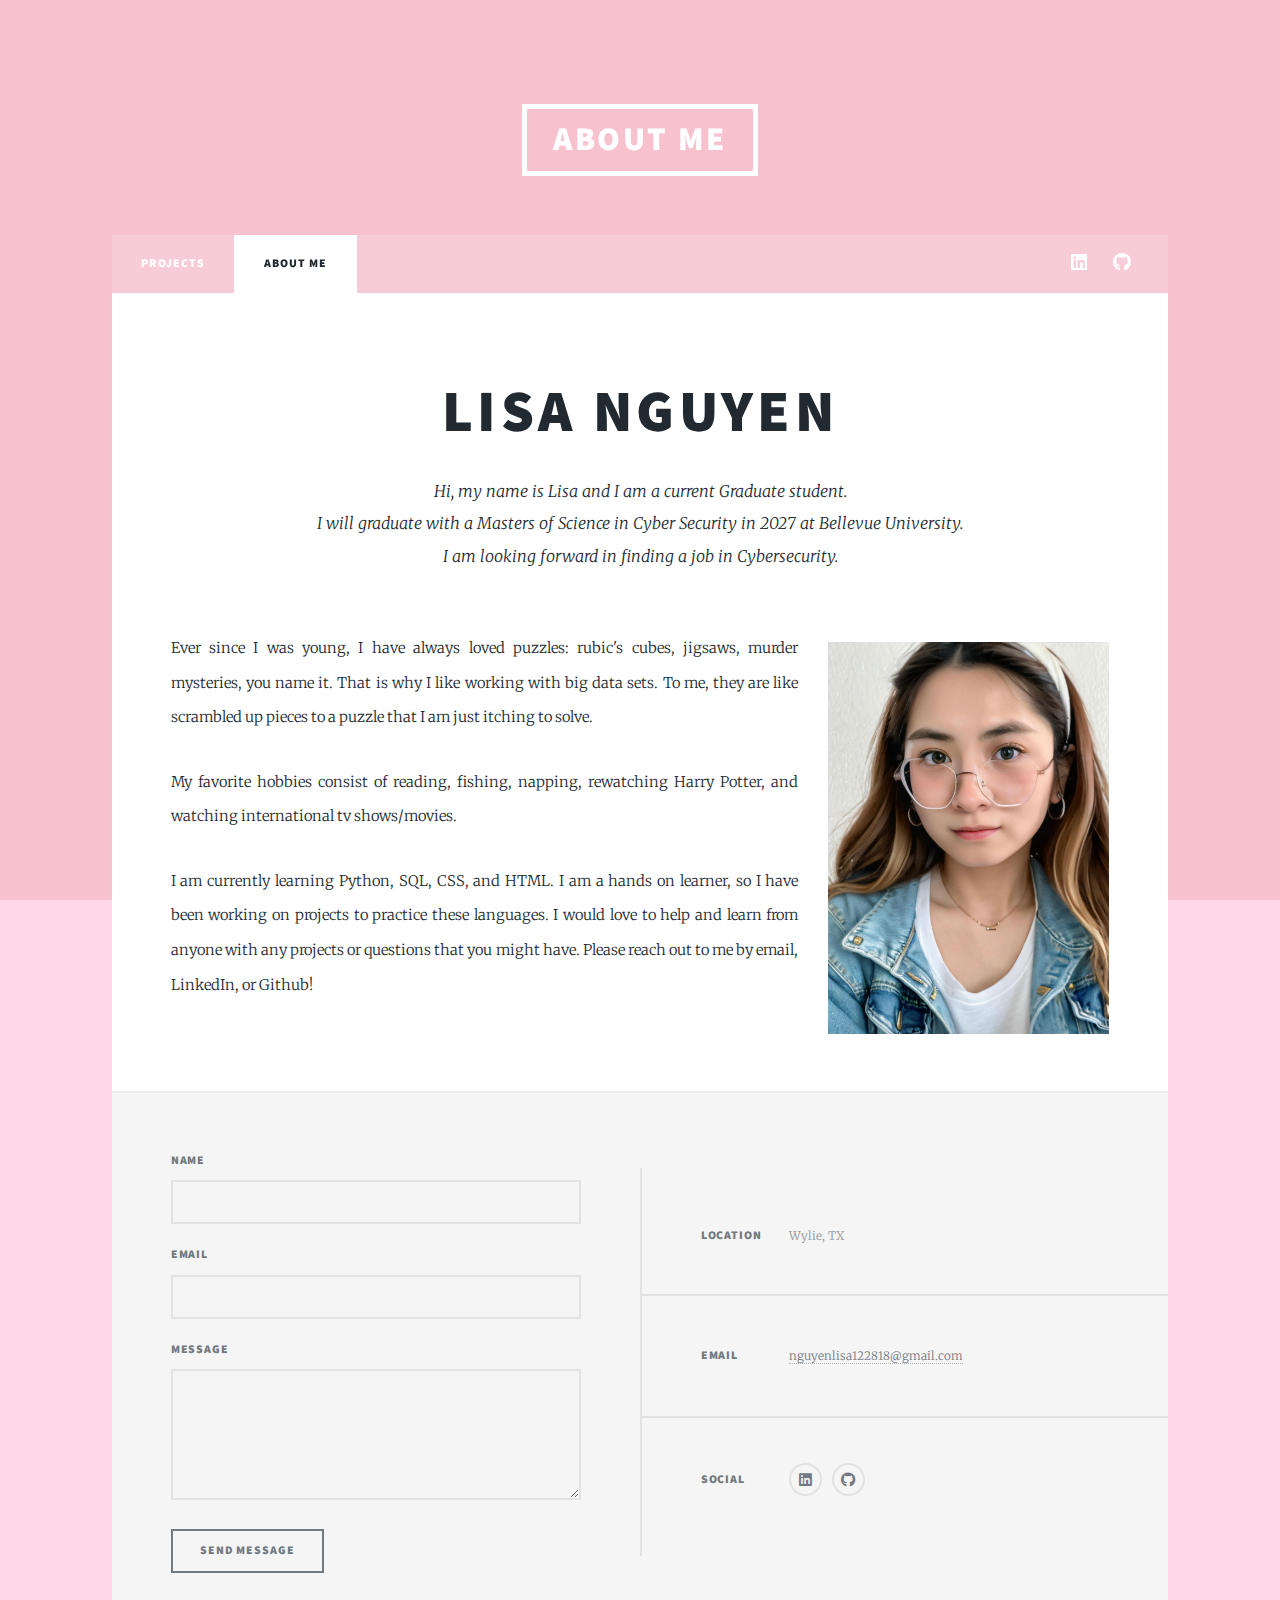
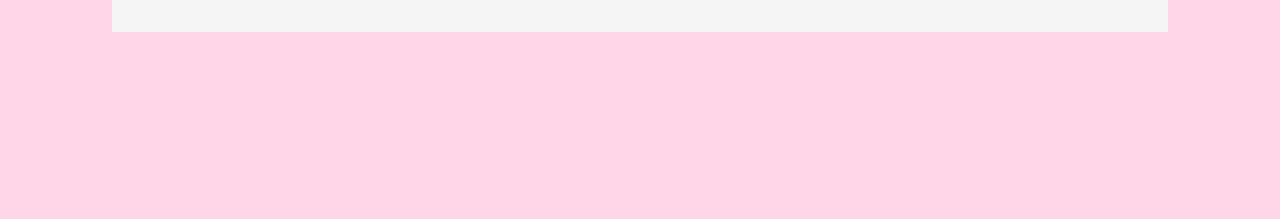
==== commit ea66d6a4: "Update generic.html" ====
--- a/generic.html
+++ b/generic.html
@@ -42,9 +42,9 @@
 								<header class="major">
 									<h1>Lisa Nguyen<br />
 									</h1>
-									<p>Hi, my name is Lisa and I am a university senior looking to graduate in May 2024.<br />
-									I will graduate with a Philosophy major and Chemistry and Data Analytics minors from Nebraska Wesleyan University. <br />
-									I am looking forward in finding a job in Data Analytics.</p>
+									<p>Hi, my name is Lisa and I am a current Graduate student.<br />
+									I will graduate with a Masters of Science in Cyber Security in 2027 at Bellevue University.<br />
+									I am looking forward in finding a job in Cybersecurity.</p>
 								</header>
 								<img src="images/IMG_E0232.JPG" alt="" class="image right">
 								<p>Ever since I was young, I have always loved puzzles: rubic's cubes, jigsaws, murder mysteries, you name it. That is why I like working with big data sets. To me, they are like scrambled up pieces to a puzzle that I am just itching to solve.</p>
@@ -113,4 +113,4 @@
 			<script src="assets/js/main.js"></script>
 
 	</body>
-</html>+</html>
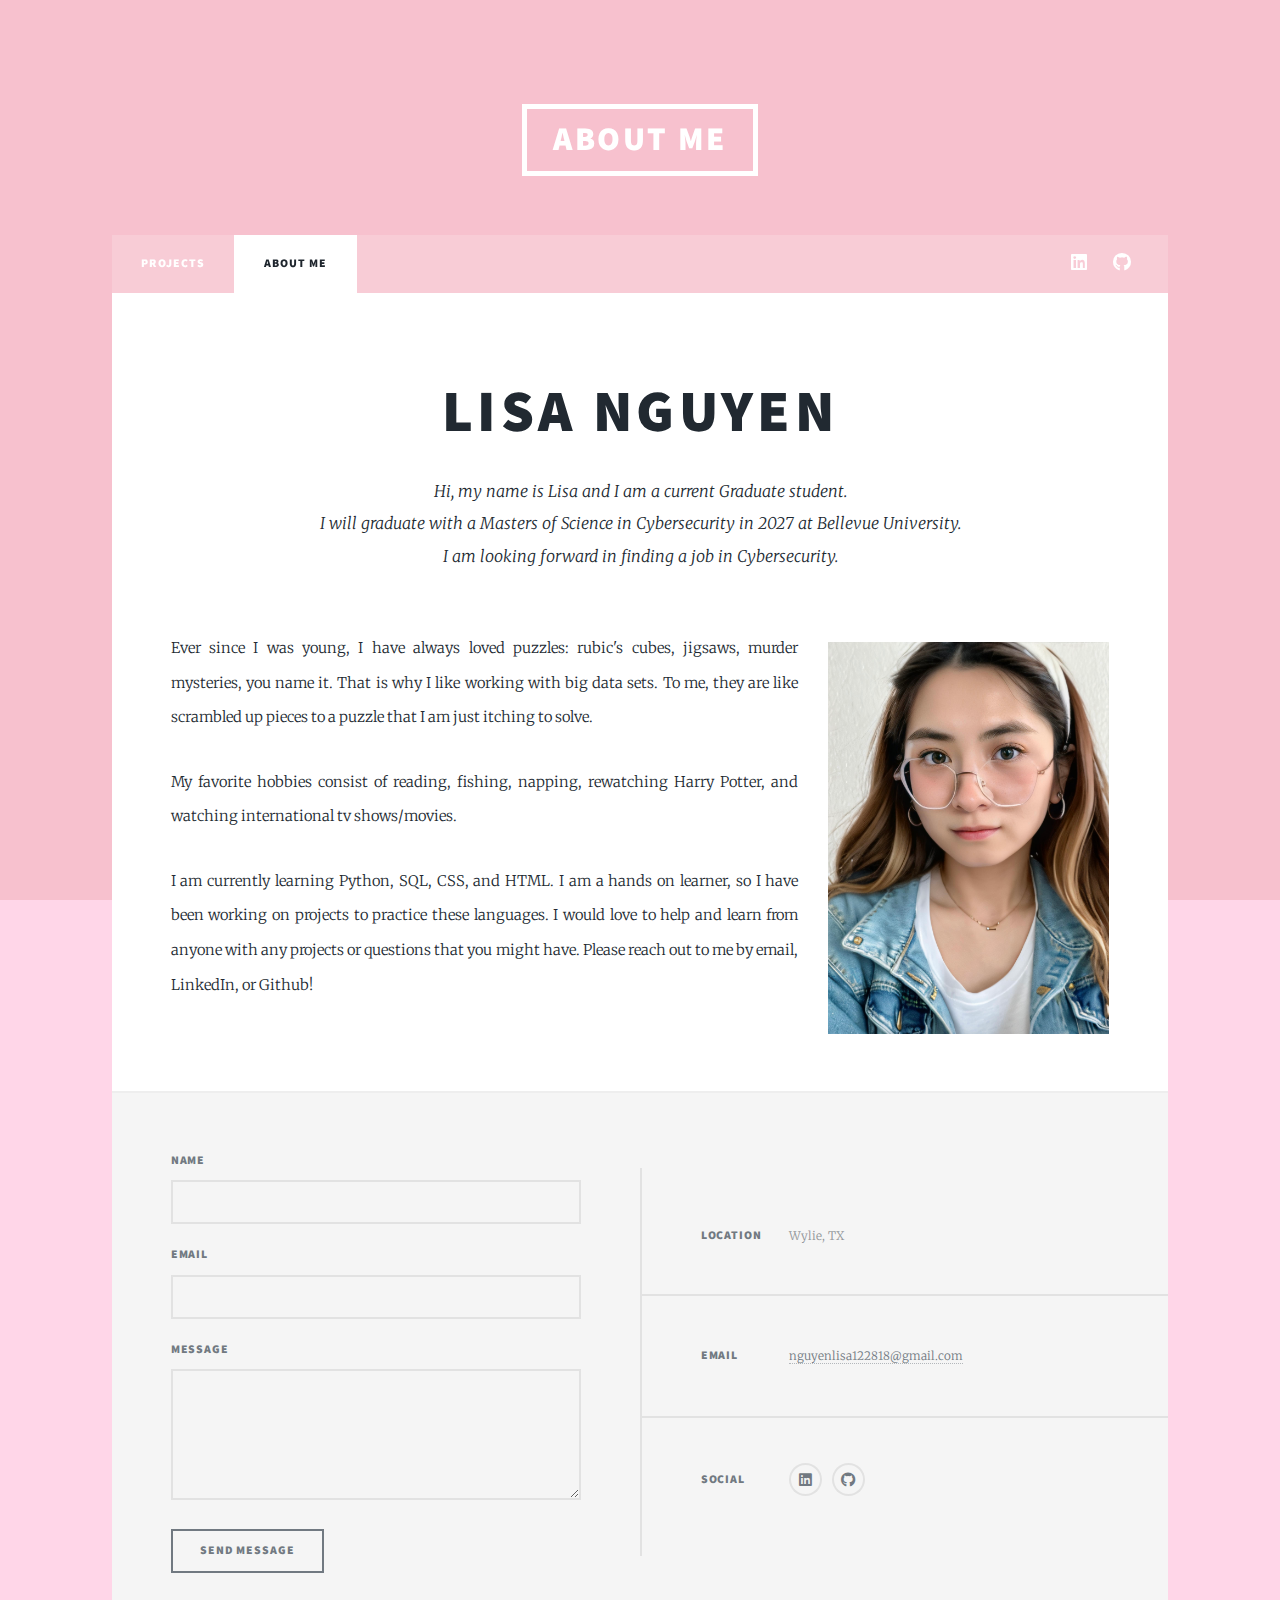
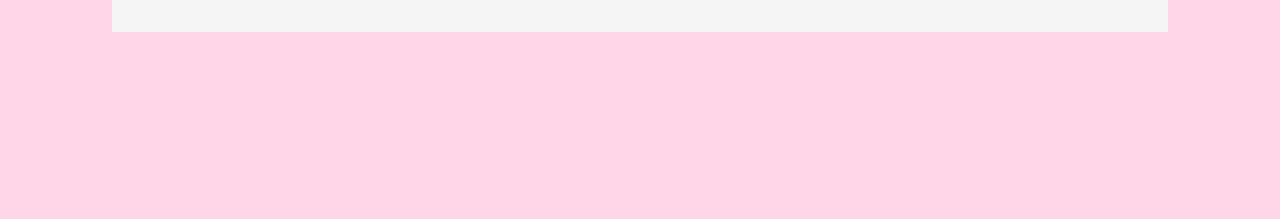
==== commit 2be8bf80: "Update generic.html" ====
--- a/generic.html
+++ b/generic.html
@@ -43,7 +43,7 @@
 									<h1>Lisa Nguyen<br />
 									</h1>
 									<p>Hi, my name is Lisa and I am a current Graduate student.<br />
-									I will graduate with a Masters of Science in Cyber Security in 2027 at Bellevue University.<br />
+									I will graduate with a Masters of Science in Cybersecurity in 2027 at Bellevue University.<br />
 									I am looking forward in finding a job in Cybersecurity.</p>
 								</header>
 								<img src="images/IMG_E0232.JPG" alt="" class="image right">
